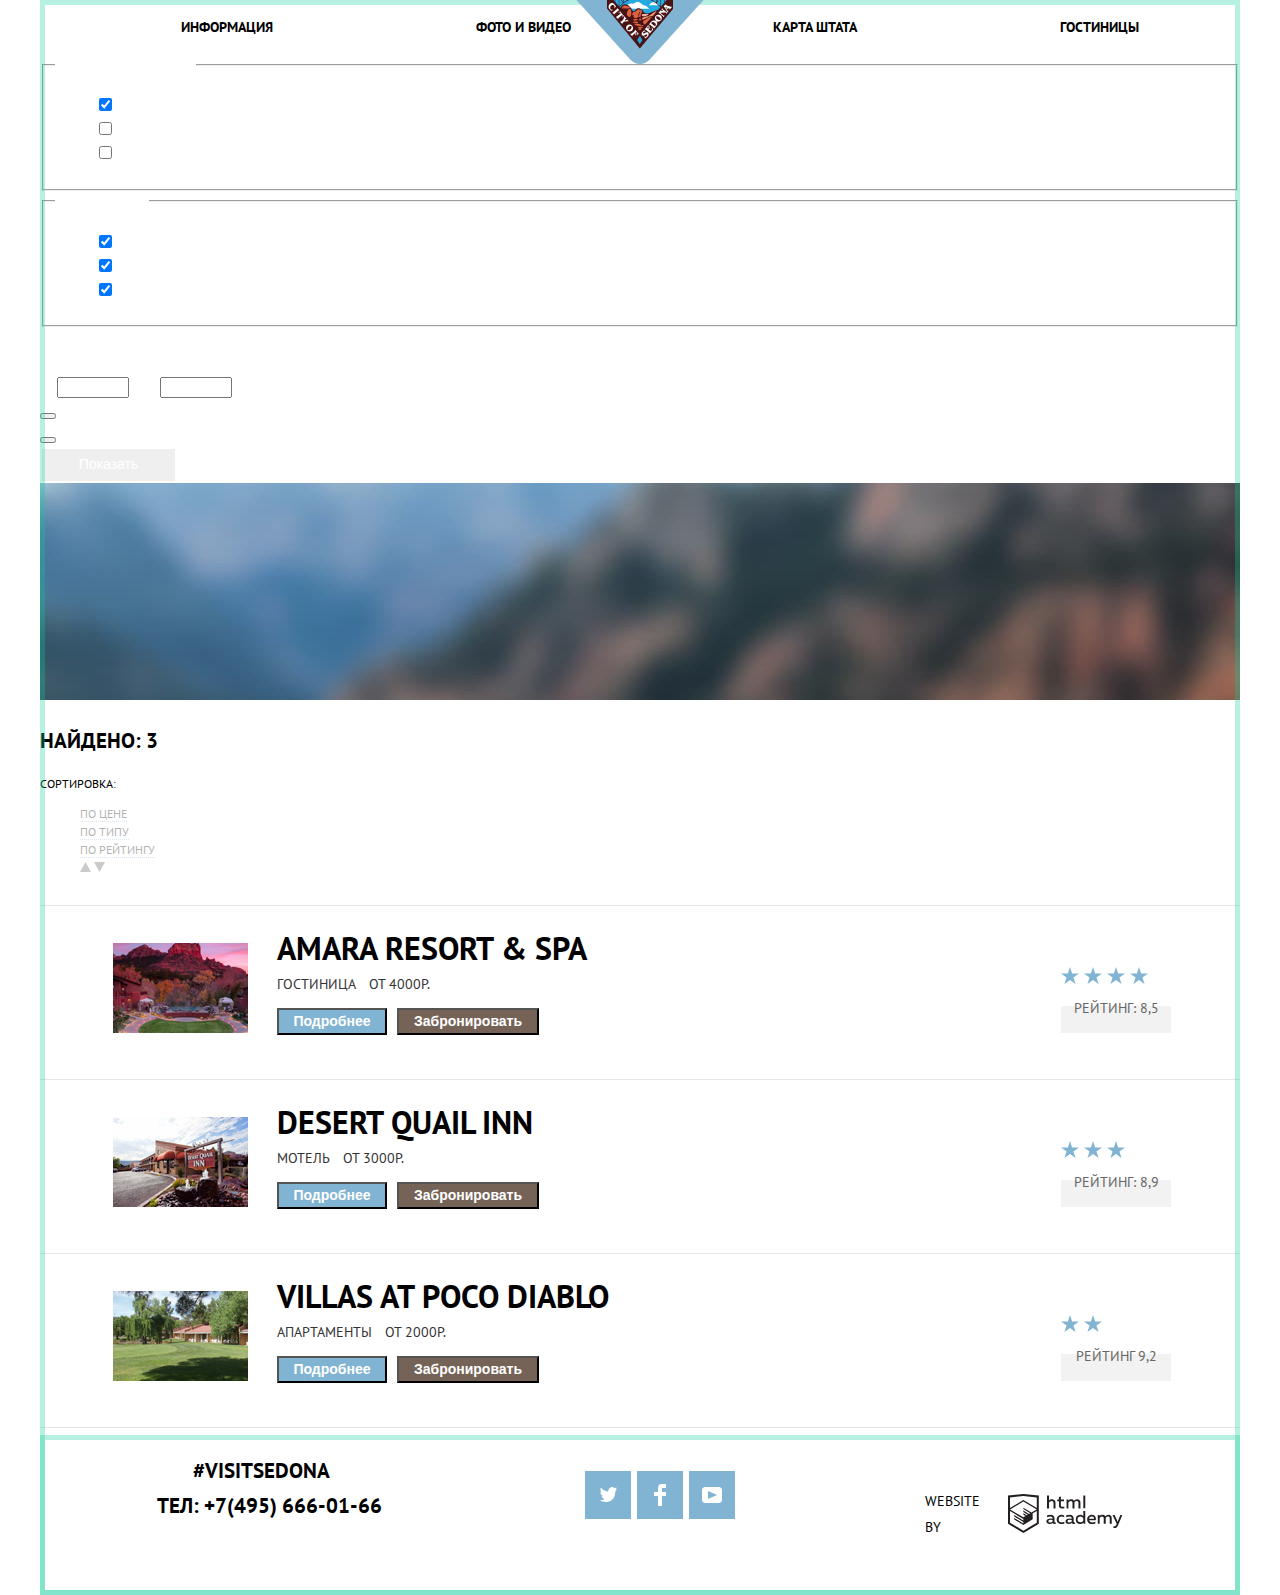
==== hotels.html @ 636f58a9 "Начинаем сетки размечать" ====
<!DOCTYPE html>
<html class="page" lang="ru">
  <head>
    <meta charset="utf-8">
    <title>HTML Academy: Седона</title>
    <link rel="stylesheet" href="https://fonts.googleapis.com/css2?family=PT+Sans:wght@400;700&display=swap" rel="stylesheet">
    <link href="normalize.css" rel="stylesheet">
    <link href="css/style.css" rel="stylesheet">
  </head>
  <body class="page-body">
    <div class="wrapper">
      <header class="main-header">
        <nav class="main-navigation">
          <a class="main-header-logo">
            <img src="img/logo-sedona.svg" width="138" height="70" alt="Логотип отеля">
          </a>
          <ul class="site-navigation">
            <li><a class="menu" href="info.html">Информация</a></li>
            <li><a class="menu" href="content.html">Фото и видео</a></li>
            <li><a class="menu" href="stateMap.html">Карта штата</a></li>
            <li><a class="menu" href="hotels.html">Гостиницы</a></li>
          </ul>
        </nav>    
      </header> 
  <main>
    <!--Search bar form-->
    <section>
      <form action="https://echo.htmlacademy.ru" method="get">
        <fieldset>
          <legend class="text-white-subtitle">Инфраструктура:</legend>
          <ul class="infrastructure">
            <li>
              <input class="checkmark" type="checkbox" id="pool" name="swimming-pool" checked>
              <label class="text-white" for="pool">Бассейн</label>
            </li>
            <li>
              <input class="checkmark" type="checkbox" id="parking" name="parking-lot">
              <label class="text-white" for="parking">Парковка</label>
            </li>
            <li>
              <input class="checkmark" type="checkbox" id="wi-fi" name="wi-fi-connection">
              <label class="text-white" for="wi-fi">WI-FI</label>
            </li> 
          </ul>
        </fieldset>
        <fieldset>
          <legend class="text-white-subtitle">Тип жилья:</legend>
          <ul class="infrastructure">
            <li>
              <input class="checkmark" type="checkbox" id="hotel" name="hotel-living" checked>
              <label class="text-white" for="hotel">Гостиница</label>
            </li>
            <li>
              <input class="checkmark" type="checkbox" id="motel" name="motel-living" checked>
              <label class="text-white" for="motel">Мотель</label>
            </li>
            <li>
              <input class="checkmark" type="checkbox" id="apartment" name="apartment-living" checked>
              <label class="text-white" for="apartment">Апартаменты</label>
            </li> 
          </ul>
        </fieldset>
        <div class="range">
        <h2 class="text-white-subtitle">Стоимость в сутки(Р):</h2>
          <div class="controls">
            <label class="text-white min-price">От<input type="number" name="min-price" min="0" max="3000">0</label>
            <label class="text-white max-price">До<input type="number" name="max-price" min="0" max="3000">3000</label>
          </div>  
          <div class="scale min-value"><button type="button"></button></div>
          <div class="scale max-value"><button type="button"></button></div>
        <button class="show-button" type="submit">Показать</button> 
        </div>
      </form>
    </section>  
      <img src="img/background.jpg" width="1200" height="217" alt="Фон формы">
      <!-- Result bar -->
      <section>
        <p class="sedona-text-item">
          Найдено: 3<!-- Output result form -->
        </p>
        <p class="sort">
          Сортировка: 
        </p>
        <ul class="sort sort-items">
          <li>
            <a class="option sort-price" href=index.html">по цене</a>
          </li>
          <li>
            <a class="option sort-type" href="type.html">по типу</a>
          </li>
          <li>
            <a class="option sort-rating" href="rating.html">по рейтингу</a>
          </li>
          <!-- Интерактивные стрелочки вниз вверх -->
          <li>
            <a class="narrow" href="https://up.com"><svg xmlns="http://www.w3.org/2000/svg" width="11" height="10" viewBox="0 0 11 10"><path fill="#231F20" d="M5.5 0L0 10h11z"/></svg></a>
            <a class="narrow" href="https://down.com"><svg xmlns="http://www.w3.org/2000/svg" width="11" height="10" viewBox="0 0 11 10"><path fill="#231F20" d="M5.5 10L0 0h11"/></svg></a> 
          </li>
        </ul> 
      </section>
      <!--List of hotels-->
      <svg width="1200" height="1" viewBox="0 0 1200 1" fill="none" xmlns="http://www.w3.org/2000/svg">
        <rect width="1200" height="1" fill="#E5E5E5"/>
        </svg>
      <section>
        <ul class="hotel-list">
          <!--Hotel-1-->
          <li class="hotels-main">
          <div class="hotel-image">
            <img class="housing" src="img/amara.jpg" width="135" height="90" alt="фото отеля">
          </div>
          <div class="hotel-description">  
            <a class="hotel-name" href="#"><h2 class="opacity">Amara resort & spa</h2></a>
            <p class="hotel accommodation">Гостиница</p>
            <p class="hotel price">от 4000р.</p><br>
            <button class="mark more-info" type="button">Подробнее</button>
            <button class="mark book" type="button">Забронировать</button>
          </div>  
          <div class="rating">
            <p class="rating-number">Рейтинг: 8,5</p>  
          <div class="rating-star">  
            <img class="star-pic" src="img/star.svg" width="19" height="17" alt="Звезда рейтинга">
            <img class="star-pic" src="img/star.svg" width="19" height="17" alt="Звезда рейтинга">
            <img class="star-pic" src="img/star.svg" width="19" height="17" alt="Звезда рейтинга">
            <img class="star-pic" src="img/star.svg" width="19" height="17" alt="Звезда рейтинга">
          </div>
          </div>   
          </li>
          <svg width="1200" height="1" viewBox="0 0 1200 1" fill="none" xmlns="http://www.w3.org/2000/svg">
            <rect width="1200" height="1" fill="#E5E5E5"/>
            </svg>
          <!--Hotel-2-->
          <li class="hotels-main">
          <div class="hotel-image">  
            <img class="housing" src="img/desert.jpg" width="135" height="90" alt="фото мотеля">
          </div>
          <div class="hotel-description"> 
            <a class="hotel-name" href="#"><h2 class="opacity">Desert Quail inn</h2></a>
            <p class="hotel accommodation">Мотель</p>
            <p class="hotel price">от 3000р.</p><br>
            <button class="mark more-info" type="button">Подробнее</button>
            <button class="mark book" type="button">Забронировать</button>
          </div>   
          <div class="rating">
            <p class="rating-number">Рейтинг: 8,9</p>  
          <div class="rating-star">  
            <img class="star-pic" src="img/star.svg" width="19" height="17" alt="Звезда рейтинга">
            <img class="star-pic" src="img/star.svg" width="19" height="17" alt="Звезда рейтинга">
            <img class="star-pic" src="img/star.svg" width="19" height="17" alt="Звезда рейтинга">
          </div>
          </div>   
          </li>
          <svg width="1200" height="1" viewBox="0 0 1200 1" fill="none" xmlns="http://www.w3.org/2000/svg">
            <rect width="1200" height="1" fill="#E5E5E5"/>
            </svg>
          <!--Hotel-3-->
          <li class="hotels-main">
          <div class="hotel-image"> 
            <img class="housing" src="img/villas.jpg" width="135" height="90" alt=" фото апартаментов">
          </div>
          <div class="hotel-description">   
            <a class="hotel-name" href="#"><h2 class="opacity">Villas at poco diablo</h2></a>
            <p class="hotel accommodation">Апартаменты</p>
            <p class="hotel price">от 2000р.</p><br>
            <button class="mark more-info" type="button">Подробнее</button>
            <button class="mark book" type="button">Забронировать</button>
          </div>  
          <div class="rating">
            <p class="rating-number">Рейтинг 9,2</p>
          <div class="rating-star">
            <img class="star-pic" src="img/star.svg" width="19" height="17" alt="Звезда рейтинга">
            <img class="star-pic" src="img/star.svg" width="19" height="17" alt="Звезда рейтинга">
          </div>
          </div>   
          </li>
        </ul>
      </section>
  </main>
  <svg width="1200" height="1" viewBox="0 0 1200 1" fill="none" xmlns="http://www.w3.org/2000/svg">
    <rect width="1200" height="1" fill="#E5E5E5"/>
    </svg>
  <footer class="page-footer">
    <!--Contact info-->
    <section>
      <p>
        <a class="contacts visit" href="#">#VISITSEDONA</a>
        <a class="contacts tel" href="tel:+7(495) 666-01-66">ТЕЛ: +7(495) 666-01-66</a>
      </p>
    </section>
    <!--Social network icons-->
    <section>
      <ul class="social-button">
        <li>
          <a class="social-items twitter" href="www.twitter.com">
            <img src="img/twitter.svg" width="17" height="17" alt="Иконка Twitter">
          </a>
        </li>
        <li>
          <a class="social-items facebook" href="www.facebook.com">
            <img src="img/fb-icon.svg" width="12" height="22" alt="Иконка Facebook">
          </a>
        </li>
        <li>
          <a class="social-items youtube" href="www.youtube.com">
            <img src="img/youtube.svg" width="20" height="16" alt="Иконка Youtube">
          </a>
        </li>
      </ul>
    </section>
    <!--Website creator info-->
    <section class="copyright">
      <a class="website" href="https://htmlacademy.ru/intensive/htmlcss">
        <p class="created">WEBSITE BY</p>
        <svg class="academy" width="115" height="41" id="Layer_1" data-name="Layer 1" xmlns="http://www.w3.org/2000/svg" viewBox="0 0 108.08 36.85"><title>logo-htmlacademy-small1</title><path d="M44.61,26.88a2,2,0,0,0,.55-0.1v1.33a3.25,3.25,0,0,1-1.18.21,1.67,1.67,0,0,1-1.67-1,4.84,4.84,0,0,1-3.14,1.08c-1.51,0-2.91-.83-2.91-2.55,0-2.13,2-2.79,3.71-2.79a11.08,11.08,0,0,1,2.17.25v-0.3c0-1-.76-1.77-2.19-1.77a7.42,7.42,0,0,0-3,.64v-1.7a10.21,10.21,0,0,1,3.19-.55c2.36,0,3.81,1.12,3.81,3.65v3a0.54,0.54,0,0,0,.49.59h0.17Zm-6.44-1.13A1.35,1.35,0,0,0,39.63,27h0.11a3.39,3.39,0,0,0,2.41-1V24.58a9.72,9.72,0,0,0-1.81-.21c-1,0-2.16.33-2.16,1.38h0Zm12.36-6.11a5,5,0,0,1,2.57.64V22a4.08,4.08,0,0,0-2.3-.7,2.75,2.75,0,1,0,0,5.49,5,5,0,0,0,2.43-.64v1.71a6.27,6.27,0,0,1-2.76.57A4.21,4.21,0,0,1,46,24.51q0-.21,0-0.41a4.32,4.32,0,0,1,4.18-4.46h0.38Zm12.17,7.24a2,2,0,0,0,.55-0.1v1.33a3.25,3.25,0,0,1-1.18.21,1.67,1.67,0,0,1-1.67-1,4.84,4.84,0,0,1-3.14,1.08c-1.51,0-2.91-.83-2.91-2.55,0-2.13,2-2.79,3.71-2.79a11.08,11.08,0,0,1,2.17.25v-0.3c0-1-.76-1.77-2.19-1.77a7.42,7.42,0,0,0-3,.64v-1.7a10.21,10.21,0,0,1,3.19-.55c2.36,0,3.81,1.12,3.81,3.65v3a0.54,0.54,0,0,0,.49.59h0.17Zm-6.44-1.13A1.35,1.35,0,0,0,57.73,27h0.11a3.39,3.39,0,0,0,2.41-1V24.58a9.72,9.72,0,0,0-1.81-.21c-1.06,0-2.16.33-2.16,1.38h0ZM73,16V28.2H71.35V26.88a3.88,3.88,0,0,1-3.19,1.54,4.4,4.4,0,0,1,0-8.78,3.81,3.81,0,0,1,3,1.3V16H73Zm-4.53,5.22a2.76,2.76,0,1,0,0,5.52A2.86,2.86,0,0,0,71.15,25V23A2.91,2.91,0,0,0,68.49,21.27ZM79,19.64c3.31,0,4.46,2.68,3.92,5.09H76.7c0.21,1.5,1.67,2.11,3.19,2.11a6.11,6.11,0,0,0,2.64-.59v1.6a7.14,7.14,0,0,1-3,.57C77,28.42,74.78,27,74.78,24a4.18,4.18,0,0,1,4-4.39H79Zm0.09,1.54a2.28,2.28,0,0,0-2.44,2.1v0.06H81.3A2,2,0,0,0,79.13,21.18Zm5.73,7V19.87h1.65v1a3.81,3.81,0,0,1,2.78-1.27A2.86,2.86,0,0,1,91.89,21a4.12,4.12,0,0,1,2.91-1.33A3.06,3.06,0,0,1,98,23V28.2h-1.9V23.05a1.59,1.59,0,0,0-1.42-1.75H94.42a2.8,2.8,0,0,0-2.07,1.12V28.2h-1.9V23.05A1.59,1.59,0,0,0,89,21.31H88.8a3,3,0,0,0-2.21,1.29v5.63H84.86Zm21.31-8.33h1.9l-3.91,9.46c-0.9,2.17-2.09,2.86-3.35,2.86a4.76,4.76,0,0,1-1.1-.14V30.46a2.86,2.86,0,0,0,.85.12c0.9,0,1.58-.64,2.07-1.9l0.17-.42-4-8.4h2l2.86,6.29ZM38.73,1.46V6.22a3.81,3.81,0,0,1,2.7-1.14,3.25,3.25,0,0,1,3.44,3.4v5.15H43V8.72a1.81,1.81,0,0,0-1.61-2h-0.3a2.93,2.93,0,0,0-2.32,1.39v5.52h-1.9V1.46h1.9ZM49.94,2.31v3h3V6.91h-3v3.81c0,1.1.5,1.46,1.58,1.46a4.49,4.49,0,0,0,1.69-.33v1.6A6.8,6.8,0,0,1,51,13.8a2.55,2.55,0,0,1-2.86-2.74V6.89H46.58V5.26h1.5V2.74Zm5.4,11.31V5.28H57v1A3.81,3.81,0,0,1,59.77,5a2.86,2.86,0,0,1,2.6,1.33A4.12,4.12,0,0,1,65.28,5,3.06,3.06,0,0,1,68.44,8.4v5.21h-1.9V8.46a1.59,1.59,0,0,0-1.42-1.75H64.89a2.8,2.8,0,0,0-2.07,1.12v5.78h-1.9V8.46A1.59,1.59,0,0,0,59.5,6.71H59.27A3,3,0,0,0,57.06,8v5.63H55.34ZM71.17,1.45H73V13.6H71.17V1.45ZM14.71,0H14.55L0,1.54V28.21l14.55,8.66,14.55-8.66V1.54Zm12.5,27.1L14.55,34.64,1.9,27.12V16.18l12.59,7.5V25L5.86,19.9v1.31l8.68,5.21v1.39L5.87,22.65V24l8.68,5.21,8.75-5.24V18.31L27.2,16V27.12Zm0-12.53-3.48,2-1.6,1L14.51,13v1.31L21,18.23H21l-0.14.09-1,.54-5.37-3.2V17l4.24,2.52-1,.67-3.2-1.9v1.31l2.1,1.24L14.5,22.1,2,14.65,14.51,7.11Zm0-1.32L14.49,5.76,1.91,13.25v-10L14.56,1.92,27.21,3.25v10h0Z" transform="translate(0 -0.02)" fill="#231f20"/></svg>
      </a>
  </section>
  </footer>
  </div>       
  </body>
</html>
---- css/style.css ----
/* Variables */
:root {
  --basic-black: #000000;
  --basic-white: #ffffff;
  --blue: #81B3D2;
  --medium-blue: #669EC0;
  --dark-blue: #5496BD;
  --silver: #EEEEEE;
  --dark-silver: #B3B3B3;
  --brown: #766357;
  --dark-gray: #231F20;
  --dark-white: #F2F2F2;
  --light-black: #333333;
  --basic-gray: #666666;
  --text-blue: #639FC3;
  --hover-brown: #604E43;
  --active-brown: #503E33;
  --brown-text: #A9A19B;
  --metalic: #BDBBBC;
  --narrow-silver: #CACACA;
  --checkbox-gray: #6a6a6a;
}

body {
  min-width: 1200px;
  margin: 0;
  padding: 0;
  font-family: "PT Sans", Arial, sans-serif;
  font-size: 14px;
  line-height: 24px;
  font-weight: 400;
  text-transform: uppercase;
  color: var(--basic-black);
  background-color: var(--basic-white);
}

a {
  text-decoration: none;
}
  
img {
    max-width: 100%;
    height: auto;
}

/* Form */
.form {
  display: none;
}

/* Main navigation */
.site-navigation {
  font-weight: 700;
  font-size: 14px;
  line-height: 26px;
  color: var(--basic-black);
  display: flex;
  justify-content: center;
  align-items: center;
}

/* Main navigation style link */

.site-navigation {
  list-style: none;
}

.menu:link {
  color: var(--basic-black);
}

.menu:hover {
  color: var(--blue);
}

.menu:visited {
  color: var(--dark-silver);
}

.menu:active {
  color: var(--brown);
}

/* Content */

.sedona-text-item {
  font-weight: 700;
  font-size: 21px;
  line-height: 26px;
  color: var(--basic-black);
  width: 480px;
}

.reasons-text-item {
  font-size: 14px;
  line-height: 26px;
  color: var(--light-black);
  width: 519px;
}

.interested-text-item {
  font-weight: 700;
  font-size: 30px;
  line-height: 24px;
  color: var(--light-black);
}

.travel-date-text-item {
  font-size: 14px;
  line-height: 24px;
  color: var(--light-black);
  text-align: center;
}

.icons {
  list-style: none; 
}

.gray-background {
  background-color: var(--silver);
}
.city {
  background-color: var(--blue);
}

.subtitle-white {
  font-weight: 700;
  font-size: 21px;
  line-height: 21px;
  color: var(--basic-white); 
}

.text-white {
  font-size: 14px;
  line-height: 21px;
  color: var(--basic-white);
}

.text-white-subtitle {
  font-weight: 700;
  font-size: 16px;
  line-height: 21px;
  color: var(--basic-white);
}

.subtitle-black {
  font-weight: 700;
  font-size: 21px;
  line-height: 21px;
  color: var(--basic-black); 
}

.text-black {
  font-size: 14px;
  line-height: 21px;
  color: var(--basic-black);
}

.sort {
  font-size: 12px;
  line-height: 18px;
  color: var(--basic-black);
}

/* Feature */

.feature-item {
  text-align: center;
}

/* Footer */

.contacts {
  font-weight: 700;
  font-size: 21px;
  line-height: 26px;
  color: var(--basic-black);
}

/* Social button */

.social-button {
  text-align: center;
}

.social-button {
  list-style: none;
}

.sort-items {
  list-style: none; 
}

.social-items:link {
  background-color: var(--blue);
}
.social-items:hover {
  background-color: var(--medium-blue);
}
.social-items:active {
  background-color: var(--dark-blue);
}

.website {
  font-size: 14px;
  line-height: 26px;
  color: var(--basic-black);
}

.academy:link path {
  fill: var(--dark-gray);
}

.academy:hover path {
  fill: var(--blue);
}

.academy:active path {
  fill: var(--metalic);
}

/* Hotel.html */
.hotel-list {
  list-style: none;
  padding: 0;
  margin: 0;
}

.infrastructure {
  list-style: none;
}

.hotel-name {
  font-weight: 700;
  font-size: 21px;
  line-height: 26px;
  color: var(--basic-black);
}

.hotel {
  display: inline;
  font-size: 14px;
  line-height: 21px;
  color: var(--light-black);
}

.option:link {
  color: var(--basic-black);
  opacity: 0.3;
  border-bottom: 1px dotted;
  border-color: var(--blue);
}

.option:hover {
  color: var(--blue);
  opacity: 1;
  border-bottom: 1px dotted;
  border-color: var(--blue);
}

.option:active {
  color: var(--basic-black);
  border: none;
}
.option:visited {
  color: var(--blue);
  border: none;
}

.hotel-name:link {
  color: var(--basic-black);
}

.hotel-name:hover {
  color: var(--blue);
}

.hotel-name:active .opacity {
  color: var(--basic-black);
  opacity: 0.3;
}

/* up & down Narrows */

.narrow:link path {
  fill: var(--narrow-silver);
}

.narrow:hover path {
  fill: var(--basic-black);
}

.narrow:active path {
  fill: var(--blue);
}

.narrow:visited path {
  fill: var(--blue);
}

/* Buttons */
.more-info {
  width: 110px;
  min-height: 27px;
  color: var(--basic-white);
  background-color: var(--blue);
}

.show-button {
  font-size: 14px;
  line-height: 21px;
  width: 137px;
  min-height: 36px;
  color: var(--basic-white);
  border: 2px solid;
  border-color: var(--basic-white);
  border-radius: 2px;
}

.show-button:hover {
  color: var(--basic-black);
  background-color: var(--basic-white);
}

/* Checkbox */

.book {
  min-width: 142px;
  height: 27px;
  color: var(--basic-white);
  background-color: var(--brown);
  margin-left: 6px;
  margin-right: 522px;
}

.mark {
  width: 110px;
  height: 27px;
  font-weight: 700;
  font-size: 14px;
  line-height: 21px;
  color: var(--basic-white);
}  

.more-info:hover {
  background-color: var(--medium-blue);
}

.more-info:active {
  background-color: var(--dark-blue);
  color: var(--text-blue);
}

.book:hover {
  background-color: var(--hover-brown) ;
}

.book:active {
  background-color: var(--active-brown) ;
  color: var(--brown-text);
}

/* Rating */
.rating {
  display: flex;
  flex-direction: column-reverse;
  align-items: center;
  margin-top: 93px;
  margin-bottom: 30px;
  font-size: 14px;
  line-height: 21px;
  color: var(--basic-gray);
  width: 110px;
  height: 27px;
  background-color: var(--dark-white);
}

/* Wrapper */
.wrapper {
  margin: 0 auto;
  margin-left: 40px;
  margin-right: 40px;
  width: 1200px;
  outline: 5px solid rgba(10, 206, 157, 0.3);
  outline-offset: -5px; 
}

/* Grid */

.page {
  height: 100%;
}

.page-body {
  min-height: 100%;
  max-width: 1200px;
  display: grid;
  grid-template-rows: min-content 1fr min-content;
  align-content: start;
}

/* LOGO */

.main-navigation {
  position: relative;
}

.main-header-logo {
  display: inline-block;
  margin-left: 531px;
  position: absolute;
  top: -20px; 
  z-index: 1;
}

/* Main navigation */

.site-navigation {
  display: flex;
  flex-direction: row;
  justify-content: space-around;
}

.main-poster {
  position: relative;
  width: 100%;
}

.welcome-text {
  position: absolute;
  top: 77px;
  left: 371px;
}

.shape {
  position: absolute;
  top: 453px;
  margin-left: -1200px;
}

.wonderful-sedona {
  margin-top: 42px;
  padding-bottom: 33px;
  margin-left: 365px;
  margin-right: 365px;
  outline: 5px solid rgba(10, 206, 157, 0.3);
  outline-offset: -5px; 
}

.wonderful-reasons {
  margin-top: 16px;
  margin-left: 340px;
  margin-right: 341px;
}

.interested {
  width: 435px;
  min-height: 155px;
  margin-top: 58px;
  margin-left: 383px;
  margin-right: 382px;

}

/* Footer */
.page-footer {
  display: flex;
  flex-direction: row;
  outline: 5px solid rgba(10, 206, 157, 0.3);
  outline-offset: -5px; 
}

.visit {
  display: flex;
  flex-direction: column;
  margin-top: 23px;
  margin-left: 153px;
}

.tel {
  display: flex;
  flex-direction: column;
  margin-top: 9px;
  margin-left: 117px;
  margin-bottom: 36px; 
}

/* Social button */

.social-button {
  display: grid;
  grid-template-columns: 46px 46px 46px;
  grid-column-gap: 6px;
  margin-top: 36px;
  margin-left: 163px;
  justify-content: center;
}

.twitter {
  width: 46px;
  height: 48px;
  display: flex;
  justify-content: center;
  align-items: center;
  background-color: var(--blue);
}

.facebook {
  width: 46px;
  height: 48px;
  display: flex;
  justify-content: center;
  align-items: center;
  background-color: var(--blue);
}

.youtube {
  width: 46px;
  height: 48px;
  display: flex;
  justify-content: center;
  align-items: center;
  background-color: var(--blue);
}

.copyright {
  margin: 0;
  padding: 0;
  width: 197px;
  margin-left: 190px;
  margin-top: 39px;
  margin-bottom: 41px;
}

.copyright .website {
  display: flex;
  align-items: center;
  padding: 0px;
  margin: 0px;
}

.academy {
  margin-left: 8px;
}

/* Hotels */

.housing {
  margin-left: 73px;
  margin-top: 30px;
}

.hotels-main {
  display: flex;
  flex-direction: row;
  justify-content: flex-start;
}

.opacity {
  margin-top: 23px;
  margin-bottom: 7px;
}

.price {
  margin-left: 9px;
}

.hotel-description {
  margin-left: 29px;
}

.more-info {
  margin-top: 12px;
}

.rating-star {
  display: flex;
  flex-direction: row;
  justify-content: flex-start;
  margin-right: 72px;
}

.star-pic {
  margin-right: 5px;
  margin-top: 29px;
}
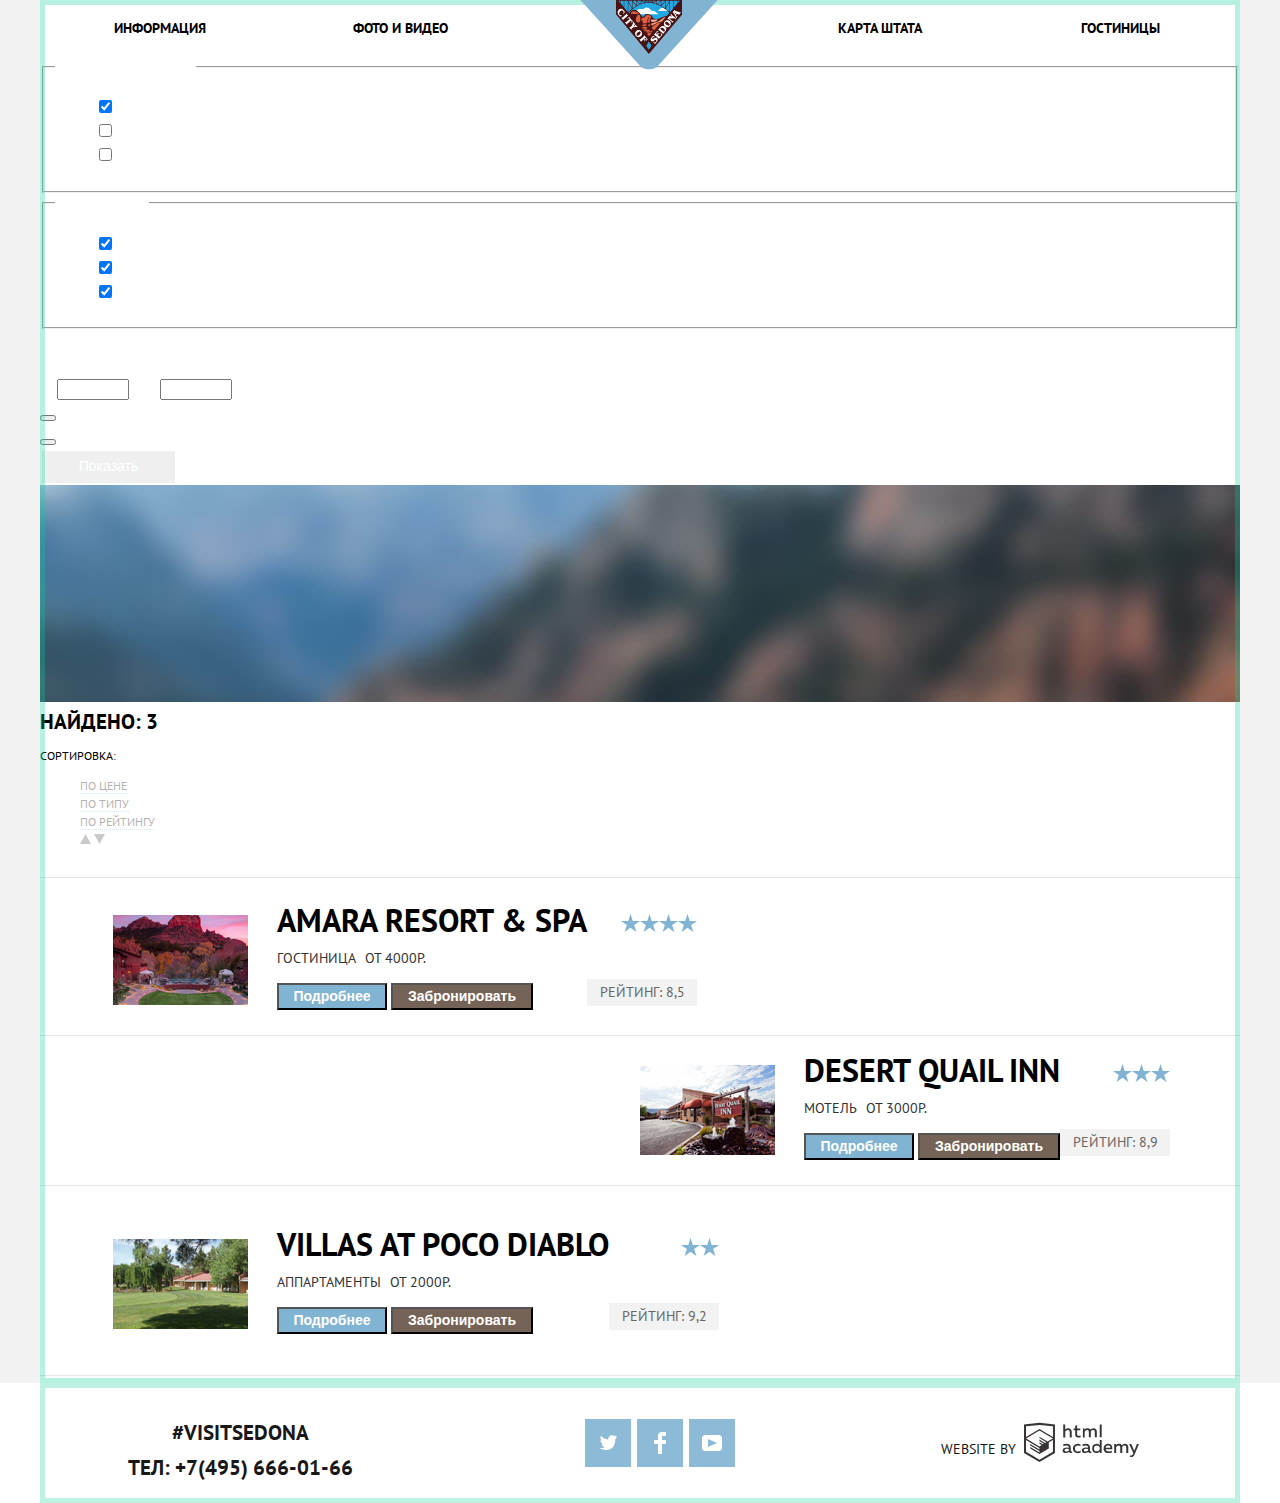
==== commit dfbf3ab3: "Никак не закончим строить сетки" ====
--- a/hotels.html
+++ b/hotels.html
@@ -106,75 +106,77 @@
         <ul class="hotel-list">
           <!--Hotel-1-->
           <li class="hotels-main">
-          <div class="hotel-image">
             <img class="housing" src="img/amara.jpg" width="135" height="90" alt="фото отеля">
-          </div>
           <div class="hotel-description">  
-            <a class="hotel-name" href="#"><h2 class="opacity">Amara resort & spa</h2></a>
+            <a class="hotel-name" href="#"><h2 class="hotel-text">Amara resort & spa</h2></a>
+            <div class="hotel">
             <p class="hotel accommodation">Гостиница</p>
-            <p class="hotel price">от 4000р.</p><br>
+            <p class="hotel price">от 4000р.</p>
+            </div>
             <button class="mark more-info" type="button">Подробнее</button>
             <button class="mark book" type="button">Забронировать</button>
-          </div>  
-          <div class="rating">
-            <p class="rating-number">Рейтинг: 8,5</p>  
-          <div class="rating-star">  
-            <img class="star-pic" src="img/star.svg" width="19" height="17" alt="Звезда рейтинга">
-            <img class="star-pic" src="img/star.svg" width="19" height="17" alt="Звезда рейтинга">
-            <img class="star-pic" src="img/star.svg" width="19" height="17" alt="Звезда рейтинга">
-            <img class="star-pic" src="img/star.svg" width="19" height="17" alt="Звезда рейтинга">
-          </div>
-          </div>   
-          </li>
-          <svg width="1200" height="1" viewBox="0 0 1200 1" fill="none" xmlns="http://www.w3.org/2000/svg">
+          </div>
+          <div class="rating">   
+            <div class="rating-star">  
+              <img class="star-pic" src="img/star.svg" width="19" height="17" alt="Звезда рейтинга">
+              <img class="star-pic" src="img/star.svg" width="19" height="17" alt="Звезда рейтинга">
+              <img class="star-pic" src="img/star.svg" width="19" height="17" alt="Звезда рейтинга">
+              <img class="star-pic" src="img/star.svg" width="19" height="17" alt="Звезда рейтинга">
+            </div> 
+            <p class="rating-number">Рейтинг: 8,5</p> 
+          </div>
+          </li>
+          <br>
+          <svg class="stick" width="1200" height="1" viewBox="0 0 1200 1" fill="none" xmlns="http://www.w3.org/2000/svg">
             <rect width="1200" height="1" fill="#E5E5E5"/>
-            </svg>
-          <!--Hotel-2-->
+            </svg>   
+          <!-- Hotel-2 -->
           <li class="hotels-main">
-          <div class="hotel-image">  
             <img class="housing" src="img/desert.jpg" width="135" height="90" alt="фото мотеля">
-          </div>
-          <div class="hotel-description"> 
-            <a class="hotel-name" href="#"><h2 class="opacity">Desert Quail inn</h2></a>
+          <div class="hotel-description">  
+            <a class="hotel-name" href="#"><h2 class="hotel-text">Desert Quail inn</h2></a>
+            <div class="hotel">
             <p class="hotel accommodation">Мотель</p>
-            <p class="hotel price">от 3000р.</p><br>
+            <p class="hotel price">от 3000р.</p>
+            </div>
             <button class="mark more-info" type="button">Подробнее</button>
             <button class="mark book" type="button">Забронировать</button>
-          </div>   
-          <div class="rating">
-            <p class="rating-number">Рейтинг: 8,9</p>  
-          <div class="rating-star">  
-            <img class="star-pic" src="img/star.svg" width="19" height="17" alt="Звезда рейтинга">
-            <img class="star-pic" src="img/star.svg" width="19" height="17" alt="Звезда рейтинга">
-            <img class="star-pic" src="img/star.svg" width="19" height="17" alt="Звезда рейтинга">
-          </div>
-          </div>   
-          </li>
-          <svg width="1200" height="1" viewBox="0 0 1200 1" fill="none" xmlns="http://www.w3.org/2000/svg">
+          </div>
+          <div class="rating">   
+            <div class="rating-star">  
+              <img class="star-pic" src="img/star.svg" width="19" height="17" alt="Звезда рейтинга">
+              <img class="star-pic" src="img/star.svg" width="19" height="17" alt="Звезда рейтинга">
+              <img class="star-pic" src="img/star.svg" width="19" height="17" alt="Звезда рейтинга">
+            </div> 
+            <p class="rating-number">Рейтинг: 8,9</p> 
+          </div>
+          </li>
+          <br>
+          <svg class="stick1" width="1200" height="1" viewBox="0 0 1200 1" fill="none" xmlns="http://www.w3.org/2000/svg">
             <rect width="1200" height="1" fill="#E5E5E5"/>
-            </svg>
+            </svg>  
           <!--Hotel-3-->
           <li class="hotels-main">
-          <div class="hotel-image"> 
-            <img class="housing" src="img/villas.jpg" width="135" height="90" alt=" фото апартаментов">
-          </div>
-          <div class="hotel-description">   
-            <a class="hotel-name" href="#"><h2 class="opacity">Villas at poco diablo</h2></a>
-            <p class="hotel accommodation">Апартаменты</p>
-            <p class="hotel price">от 2000р.</p><br>
+            <img class="housing" src="img/villas.jpg" width="135" height="90" alt="фото аппартаментов">
+          <div class="hotel-description">  
+            <a class="hotel-name" href="#"><h2 class="hotel-text">Villas at poco diablo</h2></a>
+            <div class="hotel">
+            <p class="hotel accommodation">Аппартаменты</p>
+            <p class="hotel price">от 2000р.</p>
+            </div>
             <button class="mark more-info" type="button">Подробнее</button>
             <button class="mark book" type="button">Забронировать</button>
-          </div>  
-          <div class="rating">
-            <p class="rating-number">Рейтинг 9,2</p>
-          <div class="rating-star">
-            <img class="star-pic" src="img/star.svg" width="19" height="17" alt="Звезда рейтинга">
-            <img class="star-pic" src="img/star.svg" width="19" height="17" alt="Звезда рейтинга">
-          </div>
-          </div>   
+          </div>
+          <div class="rating">   
+            <div class="rating-star">  
+              <img class="star-pic" src="img/star.svg" width="19" height="17" alt="Звезда рейтинга">
+              <img class="star-pic" src="img/star.svg" width="19" height="17" alt="Звезда рейтинга">
+            </div> 
+            <p class="rating-number">Рейтинг: 9,2</p> 
+          </div>
           </li>
         </ul>
-      </section>
+      </section> 
   </main>
   <svg width="1200" height="1" viewBox="0 0 1200 1" fill="none" xmlns="http://www.w3.org/2000/svg">
     <rect width="1200" height="1" fill="#E5E5E5"/>
--- a/css/style.css
+++ b/css/style.css
@@ -23,7 +23,7 @@
 
 body {
   min-width: 1200px;
-  margin: 0;
+  margin: 0 auto;
   padding: 0;
   font-family: "PT Sans", Arial, sans-serif;
   font-size: 14px;
@@ -57,6 +57,11 @@
   display: flex;
   justify-content: center;
   align-items: center;
+  list-style: none;
+  width: 100%;
+  padding-left: 0;
+  margin-top: 15px;
+  margin-bottom: 15px;
 }
 
 /* Main navigation style link */
@@ -88,14 +93,16 @@
   font-size: 21px;
   line-height: 26px;
   color: var(--basic-black);
-  width: 480px;
+  margin: 0;
+  padding: 0;
 }
 
 .reasons-text-item {
   font-size: 14px;
   line-height: 26px;
   color: var(--light-black);
-  width: 519px;
+  margin: 0;
+  padding: 0;
 }
 
 .interested-text-item {
@@ -108,12 +115,107 @@
 .travel-date-text-item {
   font-size: 14px;
   line-height: 24px;
+  margin: 0;
   color: var(--light-black);
   text-align: center;
 }
 
 .icons {
-  list-style: none; 
+  list-style: none;
+  display: grid;
+  grid-template-columns: 1fr 1fr 1fr;
+  margin: 0px;
+  padding: 0px; 
+}
+
+/* House item with description */
+
+.house-icon {
+  display: flex;
+  padding-top: 60px;
+  margin: 0 auto;
+}
+
+.house-text {
+  padding-top: 28px;
+  text-align: center;
+  margin: 0;
+}
+
+.house-description-text {
+  max-width: 254px;
+  padding-top: 25px;
+  text-align: center;
+  margin: 0 auto;
+}
+
+/* Burger item with description */
+
+.burger-icon {
+  display: flex;
+  padding-top: 61px;
+  margin: 0 auto;
+}
+
+.burger-text {
+  padding-top: 29px;
+  text-align: center;
+  margin: 0;
+}
+
+.burger-description {
+  max-width: 297px;
+  padding-top: 25px;
+  text-align: center;
+  margin: 0 auto;
+}
+
+/* Gift item with description */
+
+.gift-icon {
+  display: flex;
+  padding-top: 56px;
+  margin: 0 auto;
+}
+
+.gift-text {
+  padding-top: 28px;
+  text-align: center;
+  margin: 0;
+}
+
+.gift-description {
+  max-width: 270px;
+  padding-top: 25px;
+  text-align: center;
+  margin: 0 auto;
+}
+
+/* Small square with description */
+
+.small-square {
+  max-width: 119px;
+  padding-top: 47px;
+  margin: 0 auto;
+  text-align: center;
+}
+
+.small-square-description {
+  max-width: 250px;
+  padding-top: 23px;
+  text-align: center;
+  margin: 0 auto;
+}
+
+.sedona-not-boring {
+  max-width: 265px;
+  padding-top: 23px;
+  text-align: center;
+  margin: 0 auto;
+}
+
+.gray-line-features {
+  min-height: 256px;
 }
 
 .gray-background {
@@ -121,13 +223,14 @@
 }
 .city {
   background-color: var(--blue);
+  text-align: center;
 }
 
 .subtitle-white {
   font-weight: 700;
   font-size: 21px;
   line-height: 21px;
-  color: var(--basic-white); 
+  color: var(--basic-white);
 }
 
 .text-white {
@@ -180,11 +283,8 @@
 /* Social button */
 
 .social-button {
-  text-align: center;
-}
-
-.social-button {
   list-style: none;
+  text-align: center;
 }
 
 .sort-items {
@@ -202,6 +302,8 @@
 }
 
 .website {
+  display: flex;
+  flex-direction: row;
   font-size: 14px;
   line-height: 26px;
   color: var(--basic-black);
@@ -217,31 +319,6 @@
 
 .academy:active path {
   fill: var(--metalic);
-}
-
-/* Hotel.html */
-.hotel-list {
-  list-style: none;
-  padding: 0;
-  margin: 0;
-}
-
-.infrastructure {
-  list-style: none;
-}
-
-.hotel-name {
-  font-weight: 700;
-  font-size: 21px;
-  line-height: 26px;
-  color: var(--basic-black);
-}
-
-.hotel {
-  display: inline;
-  font-size: 14px;
-  line-height: 21px;
-  color: var(--light-black);
 }
 
 .option:link {
@@ -275,7 +352,7 @@
   color: var(--blue);
 }
 
-.hotel-name:active .opacity {
+.hotel-name:active .hotel-text {
   color: var(--basic-black);
   opacity: 0.3;
 }
@@ -326,15 +403,14 @@
 
 .book {
   min-width: 142px;
-  height: 27px;
   color: var(--basic-white);
   background-color: var(--brown);
   margin-left: 6px;
-  margin-right: 522px;
 }
 
 .mark {
-  width: 110px;
+  padding: 0;
+  margin: 0;
   height: 27px;
   font-weight: 700;
   font-size: 14px;
@@ -360,26 +436,10 @@
   color: var(--brown-text);
 }
 
-/* Rating */
-.rating {
-  display: flex;
-  flex-direction: column-reverse;
-  align-items: center;
-  margin-top: 93px;
-  margin-bottom: 30px;
-  font-size: 14px;
-  line-height: 21px;
-  color: var(--basic-gray);
-  width: 110px;
-  height: 27px;
-  background-color: var(--dark-white);
-}
-
 /* Wrapper */
 .wrapper {
   margin: 0 auto;
-  margin-left: 40px;
-  margin-right: 40px;
+  background-color: white;
   width: 1200px;
   outline: 5px solid rgba(10, 206, 157, 0.3);
   outline-offset: -5px; 
@@ -389,14 +449,16 @@
 
 .page {
   height: 100%;
+  background-color: var(--basic-white);
 }
 
 .page-body {
   min-height: 100%;
-  max-width: 1200px;
+  width: 1280px;
   display: grid;
   grid-template-rows: min-content 1fr min-content;
   align-content: start;
+  background-color: var(--dark-white);
 }
 
 /* LOGO */
@@ -407,82 +469,124 @@
 
 .main-header-logo {
   display: inline-block;
-  margin-left: 531px;
   position: absolute;
-  top: -20px; 
+  top: 0; 
+  left: 45%;
+  transform: translateX(-50%);
+  transform: translateY(-20%);
   z-index: 1;
 }
 
 /* Main navigation */
-
-.site-navigation {
-  display: flex;
-  flex-direction: row;
-  justify-content: space-around;
+.site-navigation li {
+  width: 20%;
+  text-align: center;
+  box-sizing: border-box;
+}
+
+.site-navigation li:nth-child(4n+2) {
+  margin-right: 20%;
 }
 
 .main-poster {
   position: relative;
   width: 100%;
-}
-
-.welcome-text {
-  position: absolute;
-  top: 77px;
-  left: 371px;
-}
-
-.shape {
-  position: absolute;
-  top: 453px;
-  margin-left: -1200px;
+  background-image: url(../img/Shape.svg);
+  background-color: red;
 }
 
 .wonderful-sedona {
-  margin-top: 42px;
-  padding-bottom: 33px;
-  margin-left: 365px;
-  margin-right: 365px;
+  padding-top: 42px;
+  margin-bottom: 33px;
+  margin: 0 auto;
+  max-width: 519px;
   outline: 5px solid rgba(10, 206, 157, 0.3);
   outline-offset: -5px; 
 }
 
-.wonderful-reasons {
-  margin-top: 16px;
-  margin-left: 340px;
-  margin-right: 341px;
+.real-town {
+  display: grid;
+  grid-template-columns: auto 800px;
+  margin-top: 51px;
+}
+
+.true-city {
+  max-width: 149px;
+  padding-top: 47px;
+  margin: 0 auto;
+}
+
+.numero {
+  max-width: 51px;
+  padding-top: 25px;
+  margin: 0 auto;
+}
+
+.live-goes-on {
+  max-width: 301px;
+  padding-top: 23px;
+  margin: 0 auto;
+}
+
+.bridge-text {
+  max-width: 149px;
+  padding-top: 50px;
+  margin: 0 auto;
+}
+
+.devil-bridge {
+  margin-top: 81px;
+  display: grid;
+  grid-template-columns: 800px auto;
 }
 
 .interested {
   width: 435px;
-  min-height: 155px;
-  margin-top: 58px;
-  margin-left: 383px;
-  margin-right: 382px;
-
-}
-
-/* Footer */
-.page-footer {
-  display: flex;
-  flex-direction: row;
+  padding-top: 58px;
+  margin: 0 auto;
   outline: 5px solid rgba(10, 206, 157, 0.3);
   outline-offset: -5px; 
 }
 
+/* Map picture */
+
+.map {
+  position: relative;
+}
+
+.map-picture {
+  margin-top: 137px;
+  position: relative;
+}
+
+/* Footer */
+
+.page-footer {
+  display: grid;
+  grid-template-columns: 1fr 1fr 1fr;
+  position: absolute;
+  background-color: var(--basic-white);
+  opacity: 0.9;
+  width: 1200px;
+  height: 120px;
+  /* top: 2695px; */
+  outline: 5px solid rgba(10, 206, 157, 0.3);
+  outline-offset: -5px; 
+}
+
 .visit {
   display: flex;
   flex-direction: column;
-  margin-top: 23px;
-  margin-left: 153px;
+  align-items: center;
+  padding-top: 23px;
+  margin: 0 auto;
 }
 
 .tel {
   display: flex;
   flex-direction: column;
-  margin-top: 9px;
-  margin-left: 117px;
-  margin-bottom: 36px; 
+  padding-top: 9px;
+  align-items: center;
 }
 
 /* Social button */
@@ -491,8 +595,8 @@
   display: grid;
   grid-template-columns: 46px 46px 46px;
   grid-column-gap: 6px;
-  margin-top: 36px;
-  margin-left: 163px;
+  margin: 0 auto;
+  padding-top: 36px;
   justify-content: center;
 }
 
@@ -524,19 +628,9 @@
 }
 
 .copyright {
-  margin: 0;
-  padding: 0;
-  width: 197px;
-  margin-left: 190px;
-  margin-top: 39px;
-  margin-bottom: 41px;
-}
-
-.copyright .website {
-  display: flex;
-  align-items: center;
-  padding: 0px;
-  margin: 0px;
+  display: flex;
+  margin: 0 auto;
+  padding-top: 39px;
 }
 
 .academy {
@@ -545,20 +639,50 @@
 
 /* Hotels */
 
+.infrastructure {
+  list-style: none;
+}
+
+.hotel-list {
+  display: grid;
+  grid-template-columns: 527px 527px;
+  padding-left: 73px;
+  padding-right: 73px;
+  margin: 0 auto;
+  list-style: none;
+}
+
+.hotels-main {
+  display: flex;
+  flex-direction: column;
+  flex-wrap: wrap;
+  height: 150px;
+}
+
+.hotel-name {
+  font-weight: 700;
+  font-size: 21px;
+  line-height: 26px;
+  color: var(--basic-black);
+}
+
+.hotel {
+  display: flex;
+  flex-direction: row;
+  flex-wrap: nowrap;
+  font-size: 14px;
+  line-height: 21px;
+  color: var(--light-black);
+}
+
 .housing {
-  margin-left: 73px;
-  margin-top: 30px;
-}
-
-.hotels-main {
-  display: flex;
-  flex-direction: row;
-  justify-content: flex-start;
-}
-
-.opacity {
-  margin-top: 23px;
-  margin-bottom: 7px;
+  padding-top: 30px;
+  margin: 0;
+}
+
+.hotel-text {
+  padding-top: 23px;
+  margin: 0;
 }
 
 .price {
@@ -566,21 +690,46 @@
 }
 
 .hotel-description {
-  margin-left: 29px;
-}
-
-.more-info {
-  margin-top: 12px;
+  margin: 0;
+  padding-left: 29px;
+}
+
+/* Rating */
+
+.rating {
+  display: flex;
+  flex-direction: column;
+  justify-content: flex-start;
+}
+
+.rating-number {
+  display: flex;
+  justify-content: center;
+  align-items: center;
+  margin-top: 47px;
+  font-size: 14px;
+  line-height: 21px;
+  color: var(--basic-gray);
+  width: 110px;
+  min-height: 27px;
+  background-color: var(--dark-white);
+  background-size: 27px;
 }
 
 .rating-star {
   display: flex;
   flex-direction: row;
-  justify-content: flex-start;
-  margin-right: 72px;
+  justify-content: flex-end;
 }
 
 .star-pic {
-  margin-right: 5px;
-  margin-top: 29px;
-}
+  margin-top: 29px; 
+}
+
+.stick {
+  margin-left: -73px;
+}
+
+.stick1 {
+  margin-left: -600px;
+}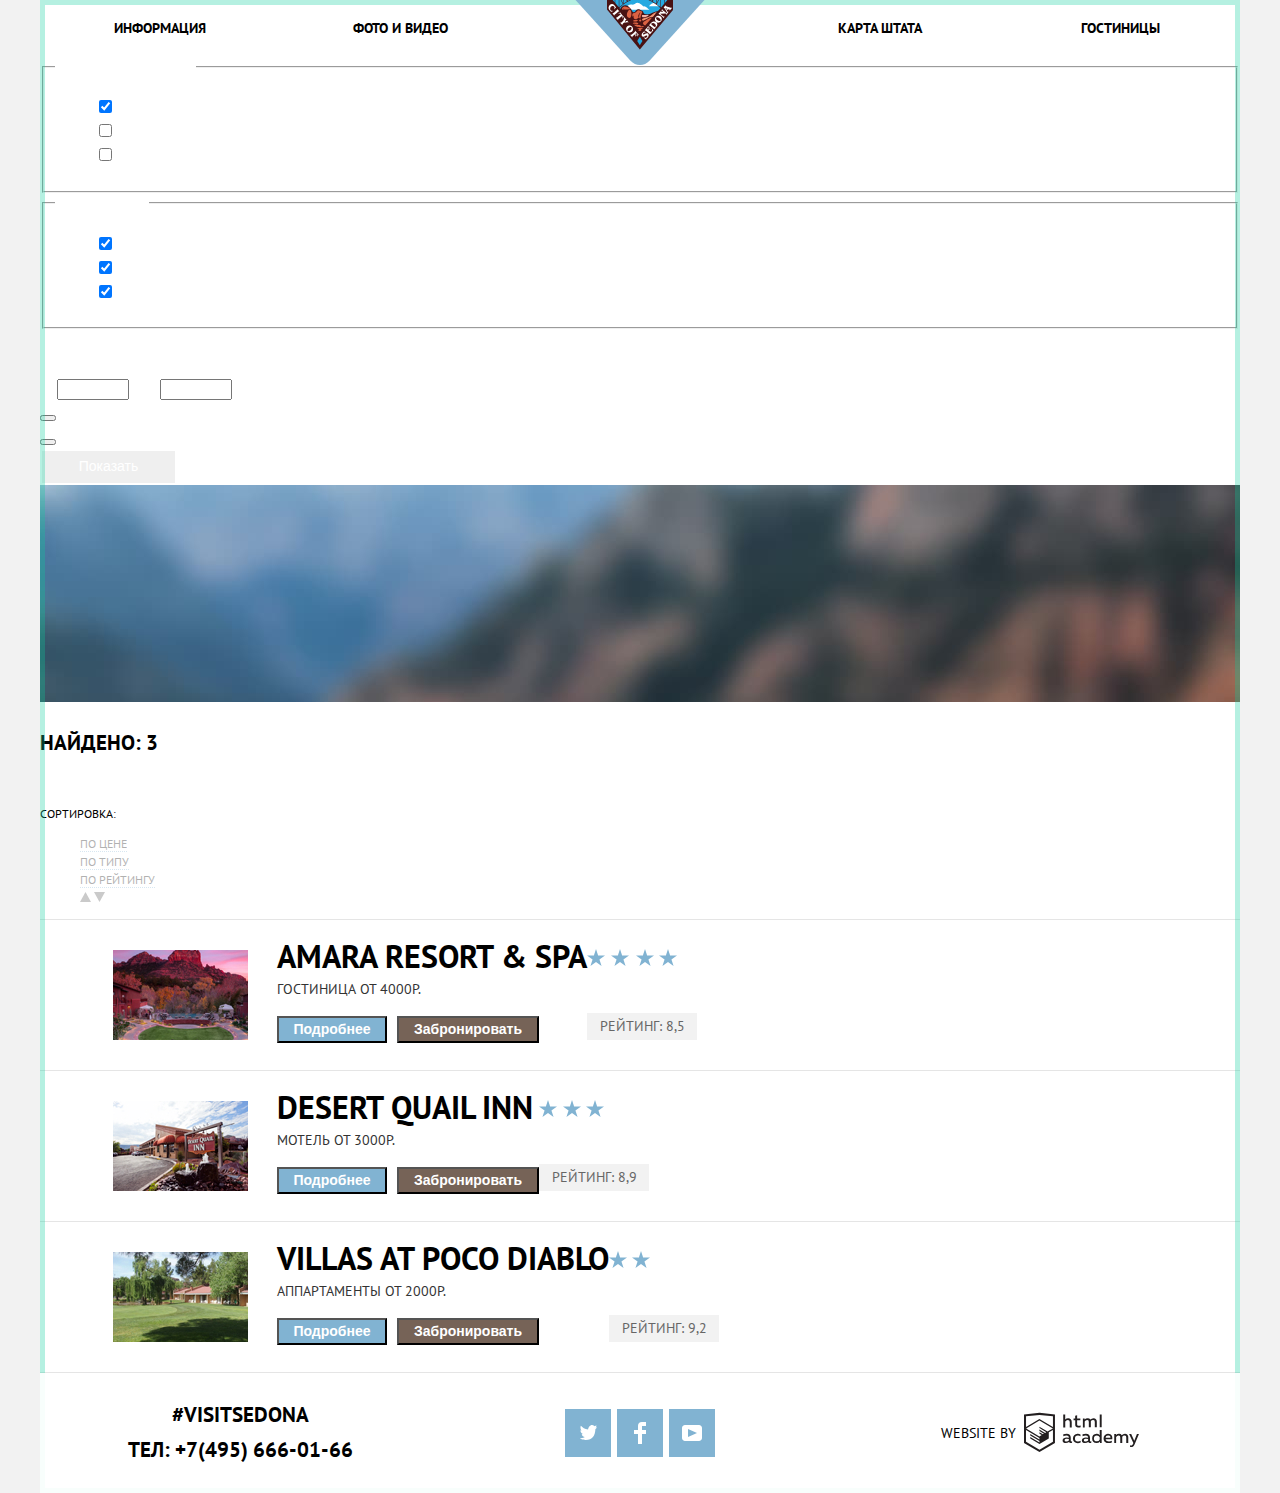
==== commit 55e21955: "Правочки" ====
--- a/hotels.html
+++ b/hotels.html
@@ -99,9 +99,6 @@
         </ul> 
       </section>
       <!--List of hotels-->
-      <svg width="1200" height="1" viewBox="0 0 1200 1" fill="none" xmlns="http://www.w3.org/2000/svg">
-        <rect width="1200" height="1" fill="#E5E5E5"/>
-        </svg>
       <section>
         <ul class="hotel-list">
           <!--Hotel-1-->
@@ -109,7 +106,7 @@
             <img class="housing" src="img/amara.jpg" width="135" height="90" alt="фото отеля">
           <div class="hotel-description">  
             <a class="hotel-name" href="#"><h2 class="hotel-text">Amara resort & spa</h2></a>
-            <div class="hotel">
+            <div class="place">
             <p class="hotel accommodation">Гостиница</p>
             <p class="hotel price">от 4000р.</p>
             </div>
@@ -117,80 +114,56 @@
             <button class="mark book" type="button">Забронировать</button>
           </div>
           <div class="rating">   
-            <div class="rating-star">  
-              <img class="star-pic" src="img/star.svg" width="19" height="17" alt="Звезда рейтинга">
-              <img class="star-pic" src="img/star.svg" width="19" height="17" alt="Звезда рейтинга">
-              <img class="star-pic" src="img/star.svg" width="19" height="17" alt="Звезда рейтинга">
-              <img class="star-pic" src="img/star.svg" width="19" height="17" alt="Звезда рейтинга">
-            </div> 
+            <img class="rating-star" src="img/star4.svg" alt="Звезда рейтинга">
             <p class="rating-number">Рейтинг: 8,5</p> 
           </div>
-          </li>
-          <br>
-          <svg class="stick" width="1200" height="1" viewBox="0 0 1200 1" fill="none" xmlns="http://www.w3.org/2000/svg">
-            <rect width="1200" height="1" fill="#E5E5E5"/>
-            </svg>   
+          </li>  
           <!-- Hotel-2 -->
           <li class="hotels-main">
             <img class="housing" src="img/desert.jpg" width="135" height="90" alt="фото мотеля">
           <div class="hotel-description">  
             <a class="hotel-name" href="#"><h2 class="hotel-text">Desert Quail inn</h2></a>
-            <div class="hotel">
+            <div class="place">
             <p class="hotel accommodation">Мотель</p>
             <p class="hotel price">от 3000р.</p>
             </div>
             <button class="mark more-info" type="button">Подробнее</button>
             <button class="mark book" type="button">Забронировать</button>
           </div>
-          <div class="rating">   
-            <div class="rating-star">  
-              <img class="star-pic" src="img/star.svg" width="19" height="17" alt="Звезда рейтинга">
-              <img class="star-pic" src="img/star.svg" width="19" height="17" alt="Звезда рейтинга">
-              <img class="star-pic" src="img/star.svg" width="19" height="17" alt="Звезда рейтинга">
-            </div> 
-            <p class="rating-number">Рейтинг: 8,9</p> 
+          <div class="rating">    
+              <img class="rating-star" src="img/star3.svg" alt="Звезда рейтинга">
+              <p class="rating-number">Рейтинг: 8,9</p> 
           </div>
           </li>
-          <br>
-          <svg class="stick1" width="1200" height="1" viewBox="0 0 1200 1" fill="none" xmlns="http://www.w3.org/2000/svg">
-            <rect width="1200" height="1" fill="#E5E5E5"/>
-            </svg>  
           <!--Hotel-3-->
           <li class="hotels-main">
             <img class="housing" src="img/villas.jpg" width="135" height="90" alt="фото аппартаментов">
           <div class="hotel-description">  
             <a class="hotel-name" href="#"><h2 class="hotel-text">Villas at poco diablo</h2></a>
-            <div class="hotel">
+            <div class="place">
             <p class="hotel accommodation">Аппартаменты</p>
             <p class="hotel price">от 2000р.</p>
             </div>
             <button class="mark more-info" type="button">Подробнее</button>
             <button class="mark book" type="button">Забронировать</button>
           </div>
-          <div class="rating">   
-            <div class="rating-star">  
-              <img class="star-pic" src="img/star.svg" width="19" height="17" alt="Звезда рейтинга">
-              <img class="star-pic" src="img/star.svg" width="19" height="17" alt="Звезда рейтинга">
-            </div> 
+          <div class="rating">  
+            <img class="rating-star" src="img/star2.svg" alt="Звезда рейтинга">
             <p class="rating-number">Рейтинг: 9,2</p> 
           </div>
           </li>
         </ul>
       </section> 
-  </main>
-  <svg width="1200" height="1" viewBox="0 0 1200 1" fill="none" xmlns="http://www.w3.org/2000/svg">
-    <rect width="1200" height="1" fill="#E5E5E5"/>
-    </svg>
-  <footer class="page-footer">
+  </main>  
+  <section class="map">  
+  <footer class="page-footer footer-secondary">
     <!--Contact info-->
-    <section>
-      <p>
+    <section class="contact-info">
         <a class="contacts visit" href="#">#VISITSEDONA</a>
         <a class="contacts tel" href="tel:+7(495) 666-01-66">ТЕЛ: +7(495) 666-01-66</a>
-      </p>
     </section>
     <!--Social network icons-->
-    <section>
+    <section class="social-network">
       <ul class="social-button">
         <li>
           <a class="social-items twitter" href="www.twitter.com">
@@ -217,6 +190,7 @@
       </a>
   </section>
   </footer>
+  </section>
   </div>       
   </body>
 </html>--- a/css/style.css
+++ b/css/style.css
@@ -19,6 +19,7 @@
   --metalic: #BDBBBC;
   --narrow-silver: #CACACA;
   --checkbox-gray: #6a6a6a;
+  --border-gray: #E5E5E5;
 }
 
 body {
@@ -93,7 +94,7 @@
   font-size: 21px;
   line-height: 26px;
   color: var(--basic-black);
-  margin: 0;
+  margin-bottom: 49px;
   padding: 0;
 }
 
@@ -124,8 +125,12 @@
   list-style: none;
   display: grid;
   grid-template-columns: 1fr 1fr 1fr;
-  margin: 0px;
-  padding: 0px; 
+  margin: 0;
+  padding-bottom: 0;
+}
+
+.devil-icons {
+  padding-bottom: 81px;
 }
 
 /* House item with description */
@@ -195,7 +200,6 @@
 
 .small-square {
   max-width: 119px;
-  padding-top: 47px;
   margin: 0 auto;
   text-align: center;
 }
@@ -216,6 +220,8 @@
 
 .gray-line-features {
   min-height: 256px;
+  padding-top: 47px;
+  padding-left: 0;
 }
 
 .gray-background {
@@ -283,14 +289,28 @@
 /* Social button */
 
 .social-button {
+  display: grid;
+  grid-template-columns: 46px 46px 46px;
+  grid-column-gap: 6px;
   list-style: none;
   text-align: center;
+  padding: 0;
+  margin: 0;
 }
 
 .sort-items {
   list-style: none; 
 }
 
+.social-items {
+  width: 46px;
+  height: 48px;
+  display: flex;
+  justify-content: center;
+  align-items: center;
+  background-color: var(--blue);
+}
+
 .social-items:link {
   background-color: var(--blue);
 }
@@ -304,6 +324,8 @@
 .website {
   display: flex;
   flex-direction: row;
+  align-items: center;
+  justify-content: center;
   font-size: 14px;
   line-height: 26px;
   color: var(--basic-black);
@@ -409,9 +431,7 @@
 }
 
 .mark {
-  padding: 0;
-  margin: 0;
-  height: 27px;
+  margin-top: 15px;
   font-weight: 700;
   font-size: 14px;
   line-height: 21px;
@@ -454,7 +474,6 @@
 
 .page-body {
   min-height: 100%;
-  width: 1280px;
   display: grid;
   grid-template-rows: min-content 1fr min-content;
   align-content: start;
@@ -468,12 +487,11 @@
 }
 
 .main-header-logo {
-  display: inline-block;
   position: absolute;
   top: 0; 
-  left: 45%;
+  left: 50%;
   transform: translateX(-50%);
-  transform: translateY(-20%);
+  margin-top: -20px;
   z-index: 1;
 }
 
@@ -488,16 +506,16 @@
   margin-right: 20%;
 }
 
-.main-poster {
-  position: relative;
-  width: 100%;
-  background-image: url(../img/Shape.svg);
-  background-color: red;
-}
-
-.wonderful-sedona {
+.main-poster::after {
+  position: absolute;
+  background: url(../img/shape.svg) no-repeat;
+  background-position: center;
+  bottom: 0;  
+	left: 0;  
+}
+
+.wonderful-sedona p {
   padding-top: 42px;
-  margin-bottom: 33px;
   margin: 0 auto;
   max-width: 519px;
   outline: 5px solid rgba(10, 206, 157, 0.3);
@@ -517,7 +535,7 @@
 }
 
 .numero {
-  max-width: 51px;
+  text-align: center;
   padding-top: 25px;
   margin: 0 auto;
 }
@@ -535,12 +553,11 @@
 }
 
 .devil-bridge {
-  margin-top: 81px;
   display: grid;
   grid-template-columns: 800px auto;
 }
 
-.interested {
+.interested p {
   width: 435px;
   padding-top: 58px;
   margin: 0 auto;
@@ -556,7 +573,8 @@
 
 .map-picture {
   margin-top: 137px;
-  position: relative;
+  width: 100%;
+	height: auto;
 }
 
 /* Footer */
@@ -565,72 +583,43 @@
   display: grid;
   grid-template-columns: 1fr 1fr 1fr;
   position: absolute;
-  background-color: var(--basic-white);
-  opacity: 0.9;
+  bottom: 0;
+  left: 0;
+  background-color: rgba(255, 255, 255, 0.9);
   width: 1200px;
-  height: 120px;
-  /* top: 2695px; */
-  outline: 5px solid rgba(10, 206, 157, 0.3);
-  outline-offset: -5px; 
-}
-
-.visit {
+  min-height: 120px;
+}
+
+.footer-secondary {
+  position: relative;
+}
+
+.contact-info {
   display: flex;
   flex-direction: column;
   align-items: center;
-  padding-top: 23px;
-  margin: 0 auto;
-}
-
-.tel {
-  display: flex;
-  flex-direction: column;
-  padding-top: 9px;
+  justify-content: center;
+}
+
+.visit {
+  margin-bottom: 9px;
+}
+
+/* Social button */
+
+
+.social-network {
+  display: flex;
+  flex-direction: row;
   align-items: center;
-}
-
-/* Social button */
-
-.social-button {
-  display: grid;
-  grid-template-columns: 46px 46px 46px;
-  grid-column-gap: 6px;
-  margin: 0 auto;
-  padding-top: 36px;
   justify-content: center;
 }
 
-.twitter {
-  width: 46px;
-  height: 48px;
-  display: flex;
+.copyright {
+  display: flex;
+  flex-direction: row;
+  align-items: center;
   justify-content: center;
-  align-items: center;
-  background-color: var(--blue);
-}
-
-.facebook {
-  width: 46px;
-  height: 48px;
-  display: flex;
-  justify-content: center;
-  align-items: center;
-  background-color: var(--blue);
-}
-
-.youtube {
-  width: 46px;
-  height: 48px;
-  display: flex;
-  justify-content: center;
-  align-items: center;
-  background-color: var(--blue);
-}
-
-.copyright {
-  display: flex;
-  margin: 0 auto;
-  padding-top: 39px;
 }
 
 .academy {
@@ -645,18 +634,19 @@
 
 .hotel-list {
   display: grid;
-  grid-template-columns: 527px 527px;
+  grid-template-columns: 1200px;
+  margin: 0 auto;
+  padding: 0;
+  list-style: none;
+  border-top: 1px solid var(--border-gray);
+}
+
+.hotels-main {
+  display: flex;
+  flex-direction: row;
   padding-left: 73px;
   padding-right: 73px;
-  margin: 0 auto;
-  list-style: none;
-}
-
-.hotels-main {
-  display: flex;
-  flex-direction: column;
-  flex-wrap: wrap;
-  height: 150px;
+  border-bottom: 1px solid var(--border-gray);
 }
 
 .hotel-name {
@@ -664,12 +654,17 @@
   font-size: 21px;
   line-height: 26px;
   color: var(--basic-black);
-}
-
-.hotel {
-  display: flex;
-  flex-direction: row;
-  flex-wrap: nowrap;
+  }
+
+.hotel-text {
+  margin: 0;
+  padding-bottom: 7px;
+}
+
+.place p {
+  display: inline;
+  padding: 0;
+  margin: 0;
   font-size: 14px;
   line-height: 21px;
   color: var(--light-black);
@@ -677,30 +672,15 @@
 
 .housing {
   padding-top: 30px;
-  margin: 0;
-}
-
-.hotel-text {
-  padding-top: 23px;
-  margin: 0;
-}
-
-.price {
-  margin-left: 9px;
+  padding-bottom: 30px;
 }
 
 .hotel-description {
-  margin: 0;
   padding-left: 29px;
+  padding-top: 24px;
 }
 
 /* Rating */
-
-.rating {
-  display: flex;
-  flex-direction: column;
-  justify-content: flex-start;
-}
 
 .rating-number {
   display: flex;
@@ -719,17 +699,6 @@
 .rating-star {
   display: flex;
   flex-direction: row;
-  justify-content: flex-end;
-}
-
-.star-pic {
+  align-items: flex-end;
   margin-top: 29px; 
-}
-
-.stick {
-  margin-left: -73px;
-}
-
-.stick1 {
-  margin-left: -600px;
 }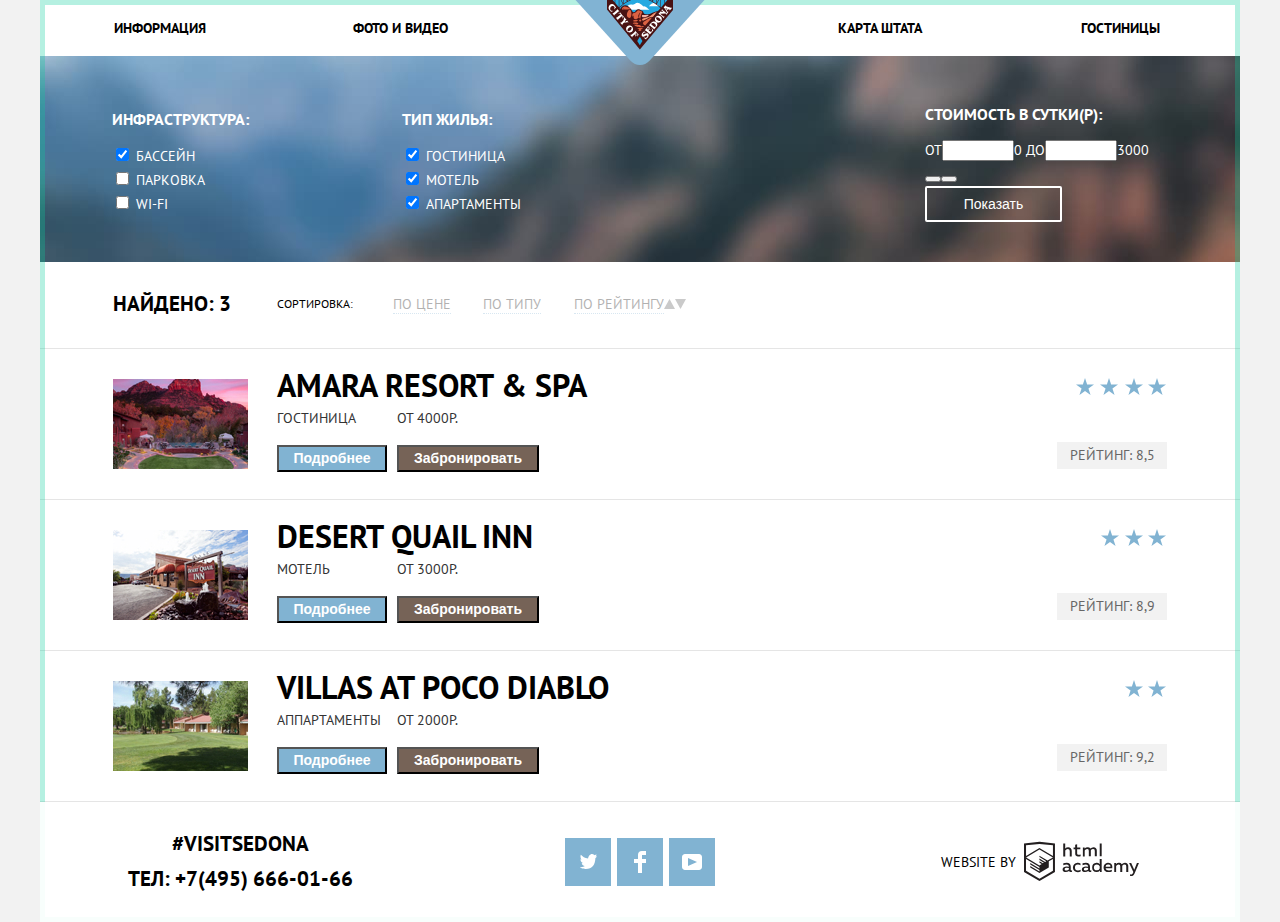
==== commit 020e907e: "Сетки" ====
--- a/hotels.html
+++ b/hotels.html
@@ -24,11 +24,10 @@
       </header> 
   <main>
     <!--Search bar form-->
-    <section>
+    <section class="hotel-form">
       <form action="https://echo.htmlacademy.ru" method="get">
-        <fieldset>
-          <legend class="text-white-subtitle">Инфраструктура:</legend>
           <ul class="infrastructure">
+            <h2 class="text-white-subtitle">Инфраструктура:</h2>
             <li>
               <input class="checkmark" type="checkbox" id="pool" name="swimming-pool" checked>
               <label class="text-white" for="pool">Бассейн</label>
@@ -41,11 +40,9 @@
               <input class="checkmark" type="checkbox" id="wi-fi" name="wi-fi-connection">
               <label class="text-white" for="wi-fi">WI-FI</label>
             </li> 
-          </ul>
-        </fieldset>
-        <fieldset>
-          <legend class="text-white-subtitle">Тип жилья:</legend>
-          <ul class="infrastructure">
+          </ul>  
+          <ul class="living-type">
+            <h2 class="text-white-subtitle">Тип жилья:</h2>
             <li>
               <input class="checkmark" type="checkbox" id="hotel" name="hotel-living" checked>
               <label class="text-white" for="hotel">Гостиница</label>
@@ -59,29 +56,30 @@
               <label class="text-white" for="apartment">Апартаменты</label>
             </li> 
           </ul>
-        </fieldset>
         <div class="range">
         <h2 class="text-white-subtitle">Стоимость в сутки(Р):</h2>
           <div class="controls">
             <label class="text-white min-price">От<input type="number" name="min-price" min="0" max="3000">0</label>
             <label class="text-white max-price">До<input type="number" name="max-price" min="0" max="3000">3000</label>
+          </div>
+          <div class="scale">  
+            <div class="min-value"><button type="button"></button></div>
+            <div class="max-value"><button type="button"></button></div>
           </div>  
-          <div class="scale min-value"><button type="button"></button></div>
-          <div class="scale max-value"><button type="button"></button></div>
         <button class="show-button" type="submit">Показать</button> 
         </div>
       </form>
     </section>  
-      <img src="img/background.jpg" width="1200" height="217" alt="Фон формы">
+      <!-- <img src="img/background.jpg" width="1200" height="217" alt="Фон формы"> -->
       <!-- Result bar -->
-      <section>
+      <section class="search-bar">
         <p class="sedona-text-item">
           Найдено: 3<!-- Output result form -->
         </p>
         <p class="sort">
           Сортировка: 
         </p>
-        <ul class="sort sort-items">
+        <ul class="sort-items">
           <li>
             <a class="option sort-price" href=index.html">по цене</a>
           </li>
@@ -92,9 +90,9 @@
             <a class="option sort-rating" href="rating.html">по рейтингу</a>
           </li>
           <!-- Интерактивные стрелочки вниз вверх -->
-          <li>
+          <li class="narrows">
             <a class="narrow" href="https://up.com"><svg xmlns="http://www.w3.org/2000/svg" width="11" height="10" viewBox="0 0 11 10"><path fill="#231F20" d="M5.5 0L0 10h11z"/></svg></a>
-            <a class="narrow" href="https://down.com"><svg xmlns="http://www.w3.org/2000/svg" width="11" height="10" viewBox="0 0 11 10"><path fill="#231F20" d="M5.5 10L0 0h11"/></svg></a> 
+            <a class="narrow" href="https://down.com"><svg xmlns="http://www.w3.org/2000/svg" width="11" height="10" viewBox="0 0 11 10"><path fill="#231F20" d="M5.5 10L0 0h11"/></svg></a>
           </li>
         </ul> 
       </section>
--- a/css/style.css
+++ b/css/style.css
@@ -90,12 +90,16 @@
 /* Content */
 
 .sedona-text-item {
+  display: flex;
+  flex-direction: row;
+  padding: 0;
+  margin: 0;
   font-weight: 700;
+  align-items: center;
   font-size: 21px;
   line-height: 26px;
   color: var(--basic-black);
-  margin-bottom: 49px;
-  padding: 0;
+  
 }
 
 .reasons-text-item {
@@ -243,6 +247,7 @@
   font-size: 14px;
   line-height: 21px;
   color: var(--basic-white);
+
 }
 
 .text-white-subtitle {
@@ -266,9 +271,36 @@
 }
 
 .sort {
+  display: flex;
+  flex-direction: row;
+  padding-left: 46px;
+  margin: 0;
   font-size: 12px;
   line-height: 18px;
   color: var(--basic-black);
+}
+
+.sort-items {
+  display: flex;
+  flex-direction: row;
+  padding: 0;
+  margin: 0;
+}
+
+.option {
+  padding: 0;
+}
+
+.sort-price {
+  margin-left: 40px;
+}
+
+.sort-type {
+  margin-left: 32px;
+}
+
+.sort-rating {
+  margin-left: 33px;
 }
 
 /* Feature */
@@ -395,6 +427,12 @@
 
 .narrow:visited path {
   fill: var(--blue);
+}
+
+.narrows {
+  display: flex;
+  flex-direction: row;
+  margin-left: auto;
 }
 
 /* Buttons */
@@ -414,6 +452,7 @@
   border: 2px solid;
   border-color: var(--basic-white);
   border-radius: 2px;
+  background: none;
 }
 
 .show-button:hover {
@@ -506,12 +545,15 @@
   margin-right: 20%;
 }
 
+.main-poster {
+  position: relative;
+}
+
 .main-poster::after {
   position: absolute;
-  background: url(../img/shape.svg) no-repeat;
-  background-position: center;
   bottom: 0;  
 	left: 0;  
+  content: url(../img/shape.svg);
 }
 
 .wonderful-sedona p {
@@ -605,6 +647,17 @@
   margin-bottom: 9px;
 }
 
+.search-bar {
+  display: flex;
+  flex-direction: row;
+  align-items: center;
+  padding-left: 73px;
+  padding-right: 73px;
+  padding-top: 29px;
+  padding-bottom: 31px;
+  margin: 0;
+}
+
 /* Social button */
 
 
@@ -628,14 +681,44 @@
 
 /* Hotels */
 
+.hotel-form {
+  display: grid;
+  grid-template-columns: auto;
+  padding-top: 26px;
+  padding-bottom: 32px;
+  padding-left: 72px;
+  padding-right: 73px;
+  background: url(../img/background.jpg);
+}
+
 .infrastructure {
   list-style: none;
+  display: inline-block;
+  padding: 0;
+  margin: 0;
+}
+
+.living-type {
+  list-style: none;
+  display: inline-block;
+  padding: 0;
+  margin-left: 149px;
+}
+
+.range {
+  display: inline-block;
+  margin-left: 400px;
+}
+
+.scale {
+  display: flex;
+  flex-direction: row;
 }
 
 .hotel-list {
   display: grid;
-  grid-template-columns: 1200px;
-  margin: 0 auto;
+  grid-template-columns: auto;
+  margin: 0;
   padding: 0;
   list-style: none;
   border-top: 1px solid var(--border-gray);
@@ -650,19 +733,28 @@
 }
 
 .hotel-name {
+  /* display: block; */
   font-weight: 700;
   font-size: 21px;
   line-height: 26px;
   color: var(--basic-black);
   }
 
+  /* .hotel-name a {
+    display: block;
+    margin: 0;
+    padding-bottom: 7px;
+  } */
+
+
 .hotel-text {
   margin: 0;
   padding-bottom: 7px;
 }
 
 .place p {
-  display: inline;
+  display: inline-block;
+  width: 116px;
   padding: 0;
   margin: 0;
   font-size: 14px;
@@ -681,6 +773,13 @@
 }
 
 /* Rating */
+
+.rating {
+  display: flex;
+  flex-direction: column;
+  align-items: flex-end;
+  margin-left: auto;
+}
 
 .rating-number {
   display: flex;
@@ -697,8 +796,5 @@
 }
 
 .rating-star {
-  display: flex;
-  flex-direction: row;
-  align-items: flex-end;
   margin-top: 29px; 
 }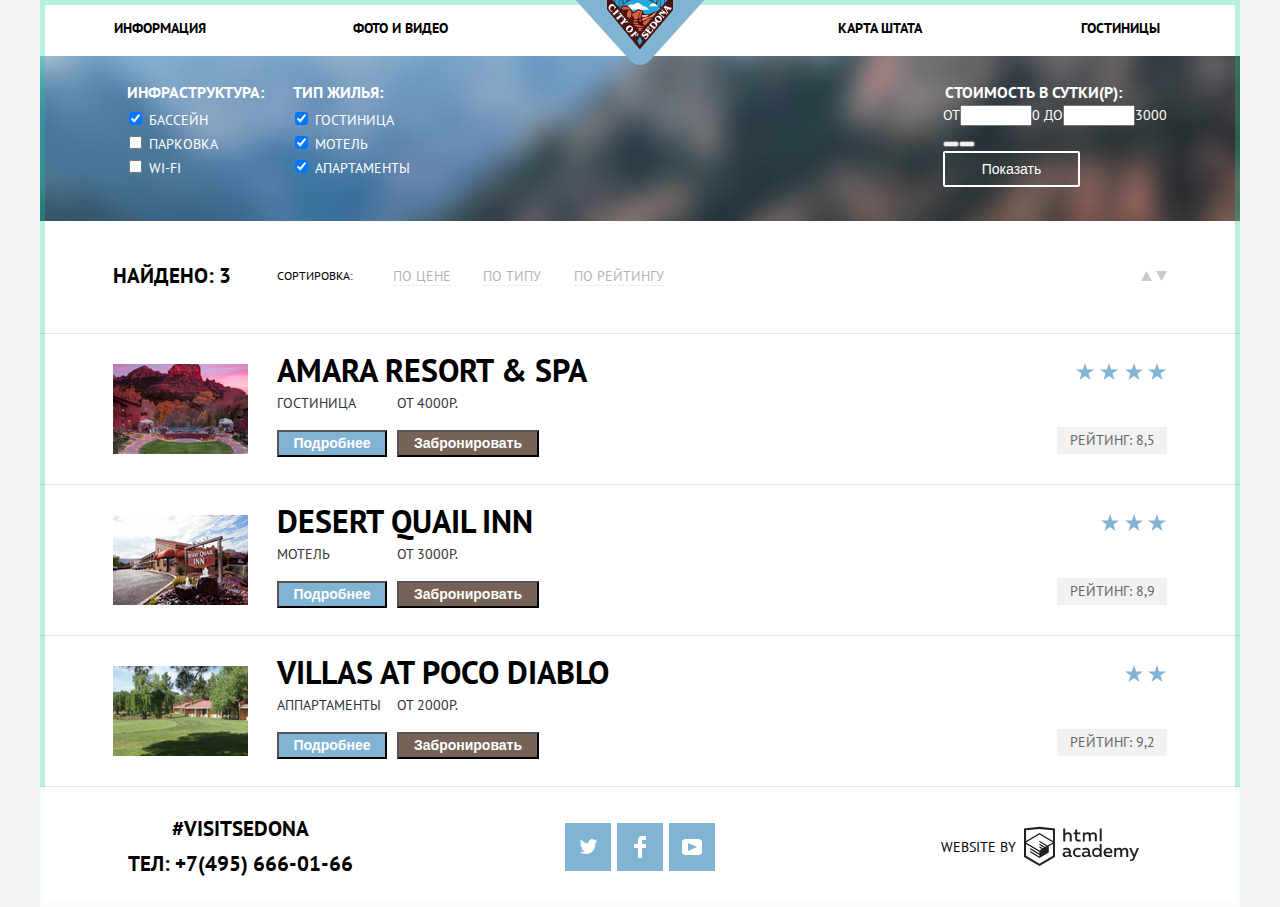
==== commit cf02941a: "Завершаем сетки" ====
--- a/hotels.html
+++ b/hotels.html
@@ -24,53 +24,62 @@
       </header> 
   <main>
     <!--Search bar form-->
-    <section class="hotel-form">
-      <form action="https://echo.htmlacademy.ru" method="get">
-          <ul class="infrastructure">
-            <h2 class="text-white-subtitle">Инфраструктура:</h2>
-            <li>
-              <input class="checkmark" type="checkbox" id="pool" name="swimming-pool" checked>
-              <label class="text-white" for="pool">Бассейн</label>
-            </li>
-            <li>
-              <input class="checkmark" type="checkbox" id="parking" name="parking-lot">
-              <label class="text-white" for="parking">Парковка</label>
-            </li>
-            <li>
-              <input class="checkmark" type="checkbox" id="wi-fi" name="wi-fi-connection">
-              <label class="text-white" for="wi-fi">WI-FI</label>
-            </li> 
-          </ul>  
-          <ul class="living-type">
-            <h2 class="text-white-subtitle">Тип жилья:</h2>
-            <li>
-              <input class="checkmark" type="checkbox" id="hotel" name="hotel-living" checked>
-              <label class="text-white" for="hotel">Гостиница</label>
-            </li>
-            <li>
-              <input class="checkmark" type="checkbox" id="motel" name="motel-living" checked>
-              <label class="text-white" for="motel">Мотель</label>
-            </li>
-            <li>
-              <input class="checkmark" type="checkbox" id="apartment" name="apartment-living" checked>
-              <label class="text-white" for="apartment">Апартаменты</label>
-            </li> 
-          </ul>
-        <div class="range">
-        <h2 class="text-white-subtitle">Стоимость в сутки(Р):</h2>
-          <div class="controls">
-            <label class="text-white min-price">От<input type="number" name="min-price" min="0" max="3000">0</label>
-            <label class="text-white max-price">До<input type="number" name="max-price" min="0" max="3000">3000</label>
-          </div>
-          <div class="scale">  
-            <div class="min-value"><button type="button"></button></div>
-            <div class="max-value"><button type="button"></button></div>
-          </div>  
-        <button class="show-button" type="submit">Показать</button> 
-        </div>
+    <section>
+      <form class="hotel-form" action="https://echo.htmlacademy.ru" method="get">
+        <fieldset class="amenities">
+          <legend class="text-white-subtitle">Инфраструктура:</legend>
+            <ul class="infrastructure">
+              <li>
+                <input class="check-input" type="checkbox" id="pool" name="swimming-pool" checked>
+                <span class="checkbox"></span>
+                <label class="check-text text-white" for="pool">Бассейн</label>
+              </li>
+              <li>
+                <input class="check-input" type="checkbox" id="parking" name="parking-lot">
+                <span class="checkbox"></span>
+                <label class="check-text text-white" for="parking">Парковка</label>
+              </li>
+              <li>
+                <input class="check-input" type="checkbox" id="wi-fi" name="wi-fi-connection">
+                <span class="checkbox"></span>
+                <label class="check-text text-white" for="wi-fi">WI-FI</label>
+              </li> 
+            </ul>
+        </fieldset>
+        <fieldset class="living-facilities">
+          <legend class="text-white-subtitle">Тип жилья:</legend>  
+            <ul class="living-type">
+              <li>
+                <input class="check-input" type="checkbox" id="hotel" name="hotel-living" checked>
+                <span class="checkbox"></span>
+                <label class="check-text text-white" for="hotel">Гостиница</label>
+              </li>
+              <li>
+                <input class="check-input" type="checkbox" id="motel" name="motel-living" checked>
+                <span class="checkbox"></span>
+                <label class="check-text text-white" for="motel">Мотель</label>
+              </li>
+              <li>
+                <input class="check-input" type="checkbox" id="apartment" name="apartment-living" checked>
+                <span class="checkbox"></span>
+                <label class="check-text text-white" for="apartment">Апартаменты</label>
+              </li> 
+            </ul>
+        </fieldset>
+        <fieldset class="range">
+          <legend class="text-white-subtitle">Стоимость в сутки(Р):</legend>
+            <div class="controls">
+              <label class="text-white min-price">От<input type="number" name="min-price" min="0" max="3000">0</label>
+              <label class="text-white max-price">До<input type="number" name="max-price" min="0" max="3000">3000</label>
+            </div>
+            <div class="scale">  
+              <div class="min-value"><button type="button"></button></div>
+              <div class="max-value"><button type="button"></button></div>
+            </div>  
+          <button class="show-button" type="submit">Показать</button> 
+        </fieldset>
       </form>
     </section>  
-      <!-- <img src="img/background.jpg" width="1200" height="217" alt="Фон формы"> -->
       <!-- Result bar -->
       <section class="search-bar">
         <p class="sedona-text-item">
@@ -89,8 +98,10 @@
           <li>
             <a class="option sort-rating" href="rating.html">по рейтингу</a>
           </li>
+        </ul>
+        <ul class="narrows"> 
           <!-- Интерактивные стрелочки вниз вверх -->
-          <li class="narrows">
+          <li>
             <a class="narrow" href="https://up.com"><svg xmlns="http://www.w3.org/2000/svg" width="11" height="10" viewBox="0 0 11 10"><path fill="#231F20" d="M5.5 0L0 10h11z"/></svg></a>
             <a class="narrow" href="https://down.com"><svg xmlns="http://www.w3.org/2000/svg" width="11" height="10" viewBox="0 0 11 10"><path fill="#231F20" d="M5.5 10L0 0h11"/></svg></a>
           </li>
--- a/css/style.css
+++ b/css/style.css
@@ -20,6 +20,8 @@
   --narrow-silver: #CACACA;
   --checkbox-gray: #6a6a6a;
   --border-gray: #E5E5E5;
+  --form-background: #766357;
+  --blue-text: #629EC2;
 }
 
 body {
@@ -45,31 +47,150 @@
 }
 
 /* Form */
+
 .form {
-  display: none;
-}
-
-/* Main navigation */
-.site-navigation {
+  position: relative;
+}
+
+.form {
+  display: flex;
+  flex-direction: column;
+  position: absolute;
+  z-index: 1;
+  background-color: var(--basic-white);
+  margin-left: 315px;
+  margin-top: 50px;
+}
+
+.form-container {
+  width: 568px;
+  min-height: 395px;
+  outline: 5px solid rgba(233, 6, 25, 0.3);
+  outline-offset: -5px; 
+}
+
+.forma {
+  display: flex;
+  flex-direction: column;
+  padding: 0;
+  margin: 0;
+  padding-left: 55px;
+}
+
+.clientel {
+  display: flex;
+  flex-wrap: nowrap;
+  margin: 0;
+  padding: 0;
+  margin-top: 30px;
+}
+
+.form-content p {
   font-weight: 700;
   font-size: 14px;
   line-height: 26px;
-  color: var(--basic-black);
-  display: flex;
-  justify-content: center;
-  align-items: center;
-  list-style: none;
-  width: 100%;
-  padding-left: 0;
-  margin-top: 15px;
-  margin-bottom: 15px;
+  text-transform: uppercase;
+}
+
+.date  {
+  width: 346px;
+  height: 38px;
+  border: none;
+  font-weight: 700;
+  font-size: 14px;
+  line-height: 26px;
+  text-transform: uppercase;
+  padding-left: 12px;
+  border: 1px solid 
+  /* background: url(../img/calendar.svg);
+  background-repeat: no-repeat;
+  background-position: absolute; */
+}
+
+.adults-field {
+  margin: 0;
+  padding: 0;
+  width: 114px;
+  height: 38px;
+  border: none;
+  font-weight: 700;
+  font-size: 14px;
+  line-height: 26px;
+  text-transform: uppercase;
+  text-align: center;
+}
+
+.search {
+  width: 568px;
+  height: 86px;
+  background-color: var(--form-background);
+  border: none;
+}
+
+.search {
+  font-weight: 700;
+  font-size: 21px;
+  line-height: 26px;
+  color: var(--basic-white);
+  text-transform: uppercase;
+}
+
+.find {
+  width: 458px;
+  height: 58px;
+  background-color: var(--blue);
+  border: none;
+  margin: 0;
+  padding: 0;
+  margin-top: 54px;
+  margin-bottom: 55px;
+}
+
+.check-in {
+  padding: 0;
+  margin: 0;
+  margin-top: 55px;
+}
+
+.check-out {
+  padding: 0;
+  margin: 0;
+  margin-top: 29px;
+}
+
+.hotel-search:hover {
+  background-color: var(--hover-brown);
+}
+
+.hotel-search:active {
+  color: var(--brown-text);
+  background-color: var(--active-brown);
+}
+
+.find:hover {
+  background-color: var(--medium-blue);
+}
+
+.find:active {
+  color: var(--blue-text);
+  background-color: var(--dark-blue);
+}
+
+.field-fill {
+  border: 1px solid lime;
+}
+
+.field-fill:hover {
+  border: none;
+  background-color: var(--dark-white);
+}
+
+.field-fill:active {
+  border: 1px solid var(--dark-white);
+  background: 0;
 }
 
 /* Main navigation style link */
-
-.site-navigation {
-  list-style: none;
-}
 
 .menu:link {
   color: var(--basic-black);
@@ -130,74 +251,76 @@
   display: grid;
   grid-template-columns: 1fr 1fr 1fr;
   margin: 0;
-  padding-bottom: 0;
-}
-
-.devil-icons {
-  padding-bottom: 81px;
+  padding: 0;
+}
+
+.devil-item {
+  margin: 0;
+  padding: 0;
+  margin-bottom: 81px;
 }
 
 /* House item with description */
 
 .house-icon {
   display: flex;
-  padding-top: 60px;
-  margin: 0 auto;
+  margin: 0 auto;
+  margin-top: 60px;
 }
 
 .house-text {
-  padding-top: 28px;
-  text-align: center;
-  margin: 0;
+  margin: 0;
+  margin-top: 28px;
+  text-align: center;
 }
 
 .house-description-text {
   max-width: 254px;
-  padding-top: 25px;
-  text-align: center;
-  margin: 0 auto;
+  margin: 0 auto;
+  margin-top: 25px;
+  text-align: center;
 }
 
 /* Burger item with description */
 
 .burger-icon {
   display: flex;
-  padding-top: 61px;
-  margin: 0 auto;
+  margin: 0 auto;
+  margin-top: 61px;
 }
 
 .burger-text {
-  padding-top: 29px;
-  text-align: center;
-  margin: 0;
+  margin: 0;
+  margin-top: 29px;
+  text-align: center;
 }
 
 .burger-description {
   max-width: 297px;
-  padding-top: 25px;
-  text-align: center;
-  margin: 0 auto;
+  margin: 0 auto;
+  margin-top: 25px;
+  text-align: center;
 }
 
 /* Gift item with description */
 
 .gift-icon {
   display: flex;
-  padding-top: 56px;
-  margin: 0 auto;
+  margin: 0 auto;
+  margin-top: 56px;
 }
 
 .gift-text {
-  padding-top: 28px;
-  text-align: center;
-  margin: 0;
+  margin: 0;
+  margin-top: 28px;
+  text-align: center;
 }
 
 .gift-description {
   max-width: 270px;
-  padding-top: 25px;
-  text-align: center;
-  margin: 0 auto;
+  margin: 0 auto;
+  margin-top: 25px;
+  text-align: center;
 }
 
 /* Small square with description */
@@ -209,23 +332,29 @@
 }
 
 .small-square-description {
+  margin: 0 auto;
   max-width: 250px;
-  padding-top: 23px;
-  text-align: center;
-  margin: 0 auto;
+  margin-top: 23px;
+  text-align: center;
 }
 
 .sedona-not-boring {
+  margin: 0 auto;
   max-width: 265px;
-  padding-top: 23px;
-  text-align: center;
-  margin: 0 auto;
+  margin-top: 23px;
+  text-align: center;
 }
 
 .gray-line-features {
   min-height: 256px;
-  padding-top: 47px;
-  padding-left: 0;
+  padding: 0;
+  margin: 0;
+}
+
+.gray-line-item {
+  margin: 0;
+  padding: 0;
+  margin-top: 47px;
 }
 
 .gray-background {
@@ -430,6 +559,7 @@
 }
 
 .narrows {
+  list-style: none;
   display: flex;
   flex-direction: row;
   margin-left: auto;
@@ -462,6 +592,30 @@
 
 /* Checkbox */
 
+/* .check-input {
+  position: absolute;
+  opacity: 0;
+}
+
+.check-text::after {
+  content: "";
+  position: absolute;
+  margin-right: 16px;
+}
+
+.checkbox {
+  position: absolute;
+  width: 23px;
+  height: 23px;
+  background-image: url(../img/checkbox-off.svg);
+} */
+
+/* Checked */
+
+/* .check-input:checked + .checkbox {
+  background-image: url(../img/checkbox-on.svg);
+} */
+
 .book {
   min-width: 142px;
   color: var(--basic-white);
@@ -535,10 +689,29 @@
 }
 
 /* Main navigation */
+
 .site-navigation li {
   width: 20%;
   text-align: center;
-  box-sizing: border-box;
+  box-sizing: border-box; 
+}
+
+/* Main navigation */
+
+.site-navigation {
+  list-style: none;
+  font-weight: 700;
+  font-size: 14px;
+  line-height: 26px;
+  color: var(--basic-black);
+  width: 100%;
+  margin: 0;
+  padding: 0;
+  list-style: none;
+  margin-top: 15px;
+  margin-bottom: 15px;
+  display: flex;
+  flex-wrap: wrap;
 }
 
 .site-navigation li:nth-child(4n+2) {
@@ -557,8 +730,8 @@
 }
 
 .wonderful-sedona p {
-  padding-top: 42px;
-  margin: 0 auto;
+  margin: 0 auto;
+  margin-top: 42px;
   max-width: 519px;
   outline: 5px solid rgba(10, 206, 157, 0.3);
   outline-offset: -5px; 
@@ -571,27 +744,29 @@
 }
 
 .true-city {
+  margin: 0 auto;
   max-width: 149px;
-  padding-top: 47px;
-  margin: 0 auto;
+  margin-top: 47px;
+  
 }
 
 .numero {
-  text-align: center;
-  padding-top: 25px;
-  margin: 0 auto;
+  margin: 0 auto;
+  text-align: center;
+  margin-top: 25px;
 }
 
 .live-goes-on {
+  margin: 0 auto;
   max-width: 301px;
-  padding-top: 23px;
-  margin: 0 auto;
+  margin-top: 23px;
 }
 
 .bridge-text {
+  margin: 0 auto;
   max-width: 149px;
-  padding-top: 50px;
-  margin: 0 auto;
+  margin-top: 50px;
+  
 }
 
 .devil-bridge {
@@ -600,9 +775,9 @@
 }
 
 .interested p {
+  margin: 0 auto;
   width: 435px;
-  padding-top: 58px;
-  margin: 0 auto;
+  margin-top: 58px;
   outline: 5px solid rgba(10, 206, 157, 0.3);
   outline-offset: -5px; 
 }
@@ -648,6 +823,7 @@
 }
 
 .search-bar {
+  border: none; 
   display: flex;
   flex-direction: row;
   align-items: center;
@@ -682,8 +858,8 @@
 /* Hotels */
 
 .hotel-form {
-  display: grid;
-  grid-template-columns: auto;
+  display: flex;
+  flex-direction: row;
   padding-top: 26px;
   padding-bottom: 32px;
   padding-left: 72px;
@@ -691,23 +867,31 @@
   background: url(../img/background.jpg);
 }
 
+.amenities {
+  border: none;
+}
+
+.living-facilities {
+  border: none;
+}
+
 .infrastructure {
   list-style: none;
-  display: inline-block;
   padding: 0;
   margin: 0;
 }
 
 .living-type {
   list-style: none;
-  display: inline-block;
-  padding: 0;
-  margin-left: 149px;
+  padding: 0;
+  margin: 0;
 }
 
 .range {
-  display: inline-block;
-  margin-left: 400px;
+  padding: 0;
+  margin: 0;
+  margin-left: auto;
+  border: none;
 }
 
 .scale {
@@ -733,27 +917,23 @@
 }
 
 .hotel-name {
-  /* display: block; */
+  display: block;
   font-weight: 700;
   font-size: 21px;
   line-height: 26px;
   color: var(--basic-black);
+  margin: 0;
+  padding: 0;
+  margin-bottom: 7px;
   }
 
-  /* .hotel-name a {
-    display: block;
-    margin: 0;
-    padding-bottom: 7px;
-  } */
-
-
 .hotel-text {
   margin: 0;
-  padding-bottom: 7px;
+  margin-bottom: 7px;
 }
 
 .place p {
-  display: inline-block;
+  display: inline-flex;
   width: 116px;
   padding: 0;
   margin: 0;
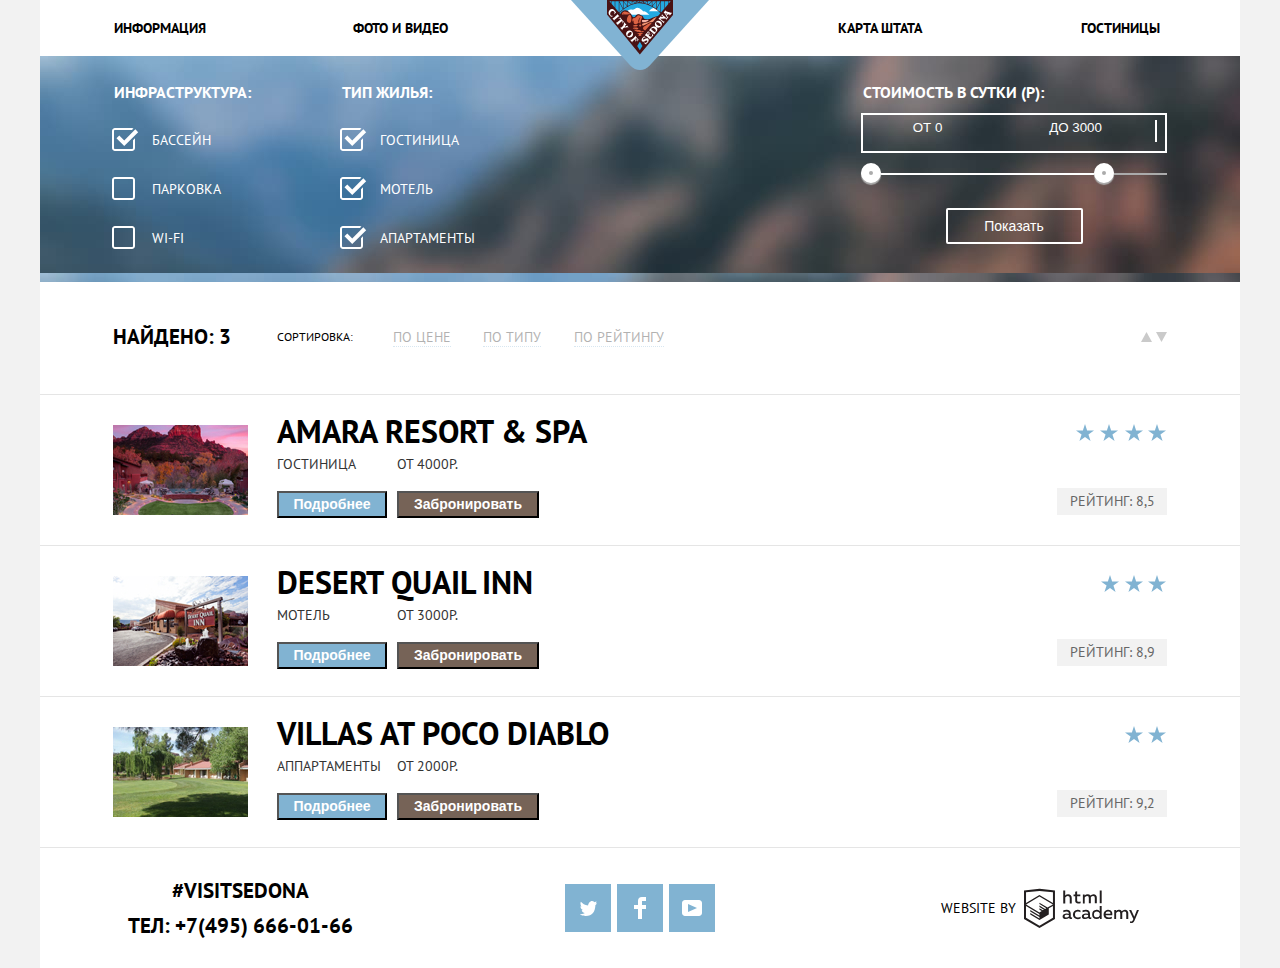
==== commit 3bbc1643: "правки" ====
--- a/hotels.html
+++ b/hotels.html
@@ -40,7 +40,7 @@
                 <label class="check-text text-white" for="parking">Парковка</label>
               </li>
               <li>
-                <input class="check-input" type="checkbox" id="wi-fi" name="wi-fi-connection">
+                <input class="check-input" type="checkbox" id="wi-fi" name="wi-fi-connection" >
                 <span class="checkbox"></span>
                 <label class="check-text text-white" for="wi-fi">WI-FI</label>
               </li> 
@@ -67,16 +67,23 @@
             </ul>
         </fieldset>
         <fieldset class="range">
-          <legend class="text-white-subtitle">Стоимость в сутки(Р):</legend>
+          <legend class="text-white-subtitle">Стоимость в сутки (Р):</legend>
             <div class="controls">
-              <label class="text-white min-price">От<input type="number" name="min-price" min="0" max="3000">0</label>
-              <label class="text-white max-price">До<input type="number" name="max-price" min="0" max="3000">3000</label>
-            </div>
-            <div class="scale">  
-              <div class="min-value"><button type="button"></button></div>
-              <div class="max-value"><button type="button"></button></div>
-            </div>  
-          <button class="show-button" type="submit">Показать</button> 
+              <label class="text-white min-price">
+                <input type="number" name="min-price" min="0" max="3000" placeholder="от 0">
+              </label>
+              <label class="text-white max-price">
+                <input type="number" name="max-price" min="0" max="3000" placeholder="до 3000">
+              </label>
+            </div>
+            <div class="range-controls">
+              <div class="scale">
+                <div class="bar"></div>
+              </div>    
+                <div class="toggle min-value"></div>
+                <div class="toggle max-value"></div>
+            </div>    
+          <div class="price-button"><button class="show-button" type="submit">Показать</button></div> 
         </fieldset>
       </form>
     </section>  
--- a/css/style.css
+++ b/css/style.css
@@ -22,6 +22,7 @@
   --border-gray: #E5E5E5;
   --form-background: #766357;
   --blue-text: #629EC2;
+  --range-scale: #ABABAB;
 }
 
 body {
@@ -58,8 +59,6 @@
   position: absolute;
   z-index: 1;
   background-color: var(--basic-white);
-  margin-left: 315px;
-  margin-top: 50px;
 }
 
 .form-container {
@@ -125,9 +124,6 @@
   height: 86px;
   background-color: var(--form-background);
   border: none;
-}
-
-.search {
   font-weight: 700;
   font-size: 21px;
   line-height: 26px;
@@ -158,6 +154,13 @@
   margin-top: 29px;
 }
 
+.hotel-search {
+  display: flex;
+  margin: 0 auto;
+  padding: 0;
+  margin-top: 50px;
+}
+
 .hotel-search:hover {
   background-color: var(--hover-brown);
 }
@@ -560,6 +563,7 @@
 
 .narrows {
   list-style: none;
+  padding: 0;
   display: flex;
   flex-direction: row;
   margin-left: auto;
@@ -578,6 +582,9 @@
   line-height: 21px;
   width: 137px;
   min-height: 36px;
+  margin: 0;
+  padding: 0;
+  margin-top: 33px;
   color: var(--basic-white);
   border: 2px solid;
   border-color: var(--basic-white);
@@ -585,6 +592,12 @@
   background: none;
 }
 
+.price-button {
+  display: flex;
+  justify-content: center;
+  /* margin: 0 auto; */
+}
+
 .show-button:hover {
   color: var(--basic-black);
   background-color: var(--basic-white);
@@ -592,29 +605,52 @@
 
 /* Checkbox */
 
-/* .check-input {
+.check-input {
   position: absolute;
   opacity: 0;
+}
+
+.check-text {
+  position: relative;
+  padding-left: 40px;
+}
+
+.infrastructure li {
+  margin-top: 25px;
+}
+
+.living-type li {
+  margin-top: 25px; 
 }
 
 .check-text::after {
   content: "";
   position: absolute;
-  margin-right: 16px;
 }
 
 .checkbox {
   position: absolute;
-  width: 23px;
+  width: 27px;
   height: 23px;
   background-image: url(../img/checkbox-off.svg);
-} */
+  background-repeat: no-repeat;
+} 
 
 /* Checked */
 
-/* .check-input:checked + .checkbox {
+.check-input:checked + .checkbox {
   background-image: url(../img/checkbox-on.svg);
-} */
+}
+
+/* Focused */
+
+.check-input:checked:disabled + .checkbox {
+  background-image: url(../img/disabled-checked.svg);
+}
+
+.check-input:disabled + .checkbox {
+  background-image: url(../img/disabled.svg)
+}
 
 .book {
   min-width: 142px;
@@ -654,8 +690,6 @@
   margin: 0 auto;
   background-color: white;
   width: 1200px;
-  outline: 5px solid rgba(10, 206, 157, 0.3);
-  outline-offset: -5px; 
 }
 
 /* Grid */
@@ -684,7 +718,6 @@
   top: 0; 
   left: 50%;
   transform: translateX(-50%);
-  margin-top: -20px;
   z-index: 1;
 }
 
@@ -708,8 +741,8 @@
   margin: 0;
   padding: 0;
   list-style: none;
-  margin-top: 15px;
-  margin-bottom: 15px;
+  padding-top: 15px;
+  padding-bottom: 15px;
   display: flex;
   flex-wrap: wrap;
 }
@@ -732,9 +765,7 @@
 .wonderful-sedona p {
   margin: 0 auto;
   margin-top: 42px;
-  max-width: 519px;
-  outline: 5px solid rgba(10, 206, 157, 0.3);
-  outline-offset: -5px; 
+  max-width: 519px; 
 }
 
 .real-town {
@@ -778,8 +809,6 @@
   margin: 0 auto;
   width: 435px;
   margin-top: 58px;
-  outline: 5px solid rgba(10, 206, 157, 0.3);
-  outline-offset: -5px; 
 }
 
 /* Map picture */
@@ -789,7 +818,6 @@
 }
 
 .map-picture {
-  margin-top: 137px;
   width: 100%;
 	height: auto;
 }
@@ -869,22 +897,27 @@
 
 .amenities {
   border: none;
+  margin: 0;
+  padding: 0;
 }
 
 .living-facilities {
   border: none;
+  margin: 0;
+  padding: 0;
 }
 
 .infrastructure {
   list-style: none;
   padding: 0;
   margin: 0;
+  margin-right: 119px;
 }
 
 .living-type {
   list-style: none;
   padding: 0;
-  margin: 0;
+  margin: 0; 
 }
 
 .range {
@@ -894,10 +927,81 @@
   border: none;
 }
 
-.scale {
-  display: flex;
-  flex-direction: row;
-}
+.controls {
+  position: relative;
+  height: 36px;
+  margin-top: 10px;
+  border: 2px solid var(--basic-white);
+}
+/* не сумел выставить текст по центру */
+.controls input {
+  border: none;
+  text-align: center;
+  background-color: transparent;
+  text-transform: uppercase;
+  width: 140px;
+}
+
+.controls input::placeholder {
+  color: var(--basic-white);
+  /* Не сумел скрыть стрелочки в input */
+  -webkit-appearance: none;
+}
+
+.controls:after {
+  content: url("../img/vertical-line.svg");
+  position: absolute;
+  width: 2px;
+  height: 22px;
+  top: 5px;
+  /* Не сумел выставить вертикальный разделительный элемент по середине */
+  padding-left: -350px;
+}
+
+.range-controls .scale {
+  margin-top: 20px;
+  height: 2px;
+  width: 306px;
+  background: var(--range-scale);
+}
+
+.range-controls {
+  position: relative;
+}
+
+.range-controls .toggle {
+  position: absolute;
+  top: -10px;
+  left: 0;
+  width: 4px;
+  height: 4px;
+  padding: 0;
+  border: 8px solid var(--basic-white);
+  background-color: var(--range-scale);
+  border-radius: 50%;
+  box-shadow: 0 2px 1px 0 var(--range-scale);
+  cursor: pointer;
+}
+
+.range-controls .toggle:hover {
+  width: 5px;
+  height: 5px;
+}
+
+.range-controls .min-value {
+  left: 0px;
+}
+
+.range-controls .max-value {
+  left: 233px;
+}
+
+.range-controls .bar {
+  height: 2px;
+  width: 248px;
+  background: var(--basic-white);
+}
+
 
 .hotel-list {
   display: grid;
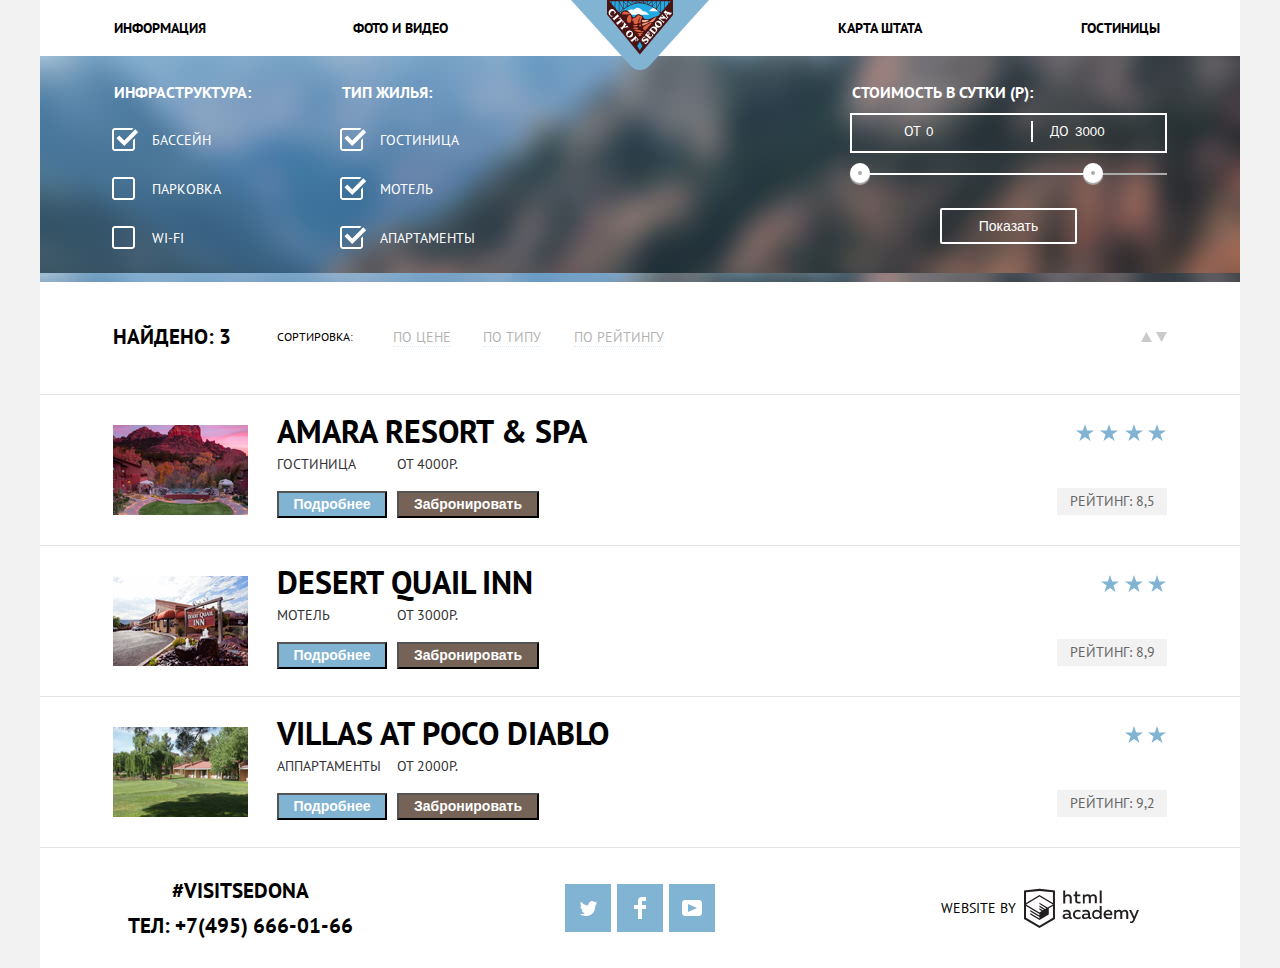
==== commit 855a75ab: "Изменения" ====
--- a/hotels.html
+++ b/hotels.html
@@ -69,11 +69,11 @@
         <fieldset class="range">
           <legend class="text-white-subtitle">Стоимость в сутки (Р):</legend>
             <div class="controls">
-              <label class="text-white min-price">
-                <input type="number" name="min-price" min="0" max="3000" placeholder="от 0">
+              <label class="text-white min-price">От
+                <input class="range-number" type="number" name="min-price" min="0" max="3000" placeholder="0">
               </label>
-              <label class="text-white max-price">
-                <input type="number" name="max-price" min="0" max="3000" placeholder="до 3000">
+              <label class="text-white max-price">до
+                <input type="number" class="range-number" name="max-price" min="0" max="3000" placeholder="3000">
               </label>
             </div>
             <div class="range-controls">
--- a/css/style.css
+++ b/css/style.css
@@ -23,6 +23,7 @@
   --form-background: #766357;
   --blue-text: #629EC2;
   --range-scale: #ABABAB;
+  --input-color: #EBEBEB;
 }
 
 body {
@@ -56,6 +57,8 @@
 .form {
   display: flex;
   flex-direction: column;
+  left: 50%;
+  transform: translateX(-50%);
   position: absolute;
   z-index: 1;
   background-color: var(--basic-white);
@@ -64,8 +67,6 @@
 .form-container {
   width: 568px;
   min-height: 395px;
-  outline: 5px solid rgba(233, 6, 25, 0.3);
-  outline-offset: -5px; 
 }
 
 .forma {
@@ -74,6 +75,7 @@
   padding: 0;
   margin: 0;
   padding-left: 55px;
+  padding-right: 55px;
 }
 
 .clientel {
@@ -100,7 +102,7 @@
   line-height: 26px;
   text-transform: uppercase;
   padding-left: 12px;
-  border: 1px solid 
+  border: 1px solid;
   /* background: url(../img/calendar.svg);
   background-repeat: no-repeat;
   background-position: absolute; */
@@ -124,6 +126,8 @@
   height: 86px;
   background-color: var(--form-background);
   border: none;
+  margin: 0;
+  padding: 0;
   font-weight: 700;
   font-size: 21px;
   line-height: 26px;
@@ -143,12 +147,34 @@
 }
 
 .check-in {
+  position: relative;
   padding: 0;
   margin: 0;
   margin-top: 55px;
 }
 
+.check-in,
 .check-out {
+  display: flex;
+  justify-content: center;
+  align-items: center;
+}
+
+.calendar {
+  position: absolute;
+  right: 9px;
+  top: 8px;
+}
+
+
+.calendar-1 {
+  position: absolute;
+  right: 9px;
+  top: 8px;
+}
+
+.check-out {
+  position: relative;
   padding: 0;
   margin: 0;
   margin-top: 29px;
@@ -156,13 +182,18 @@
 
 .hotel-search {
   display: flex;
+  flex-direction: column;
+  justify-content: center;
+  align-items: center;
   margin: 0 auto;
   padding: 0;
   margin-top: 50px;
 }
 
-.hotel-search:hover {
+.hotel-search:hover,
+.hotel-search:focus {
   background-color: var(--hover-brown);
+  outline: none;
 }
 
 .hotel-search:active {
@@ -170,8 +201,10 @@
   background-color: var(--active-brown);
 }
 
-.find:hover {
+.find:hover,
+.find:focus {
   background-color: var(--medium-blue);
+  outline: none;
 }
 
 .find:active {
@@ -179,18 +212,28 @@
   background-color: var(--dark-blue);
 }
 
+.field-fill::placeholder {
+  color: var(--basic-black);
+}
+
 .field-fill {
-  border: 1px solid lime;
+  box-shadow: 0 0 0 1px lime;
+  border: none;
+  background-color: var(--input-color);
 }
 
 .field-fill:hover {
   border: none;
-  background-color: var(--dark-white);
-}
-
-.field-fill:active {
-  border: 1px solid var(--dark-white);
+  box-shadow: none;
+  background-color: var(-);
+}
+
+.field-fill:active,
+.field-fill:focus {
+  box-shadow: 0 0 0 2px var(--border-gray);
   background: 0;
+  outline: none;
+  border: none;
 }
 
 /* Main navigation style link */
@@ -927,41 +970,50 @@
   border: none;
 }
 
+.min-price {
+  position: absolute;
+  top: 6px;
+  left: 52px;
+  padding-right: 39px;
+  border-right: 2px solid var(--basic-white);
+}
+
+.max-price {
+  position: absolute;
+  top: 6px;
+  left: 198px;
+}
+/* ??? */
+.rating-number[type=number] {
+  -webkit-appearance: none;
+  margin: 0;
+}
+
 .controls {
+  display: flex;
   position: relative;
   height: 36px;
   margin-top: 10px;
   border: 2px solid var(--basic-white);
 }
-/* не сумел выставить текст по центру */
+
+
 .controls input {
   border: none;
-  text-align: center;
   background-color: transparent;
   text-transform: uppercase;
-  width: 140px;
 }
 
 .controls input::placeholder {
   color: var(--basic-white);
-  /* Не сумел скрыть стрелочки в input */
   -webkit-appearance: none;
-}
-
-.controls:after {
-  content: url("../img/vertical-line.svg");
-  position: absolute;
-  width: 2px;
-  height: 22px;
-  top: 5px;
-  /* Не сумел выставить вертикальный разделительный элемент по середине */
-  padding-left: -350px;
+  appearance: none;
 }
 
 .range-controls .scale {
   margin-top: 20px;
   height: 2px;
-  width: 306px;
+  width: 317px;
   background: var(--range-scale);
 }
 
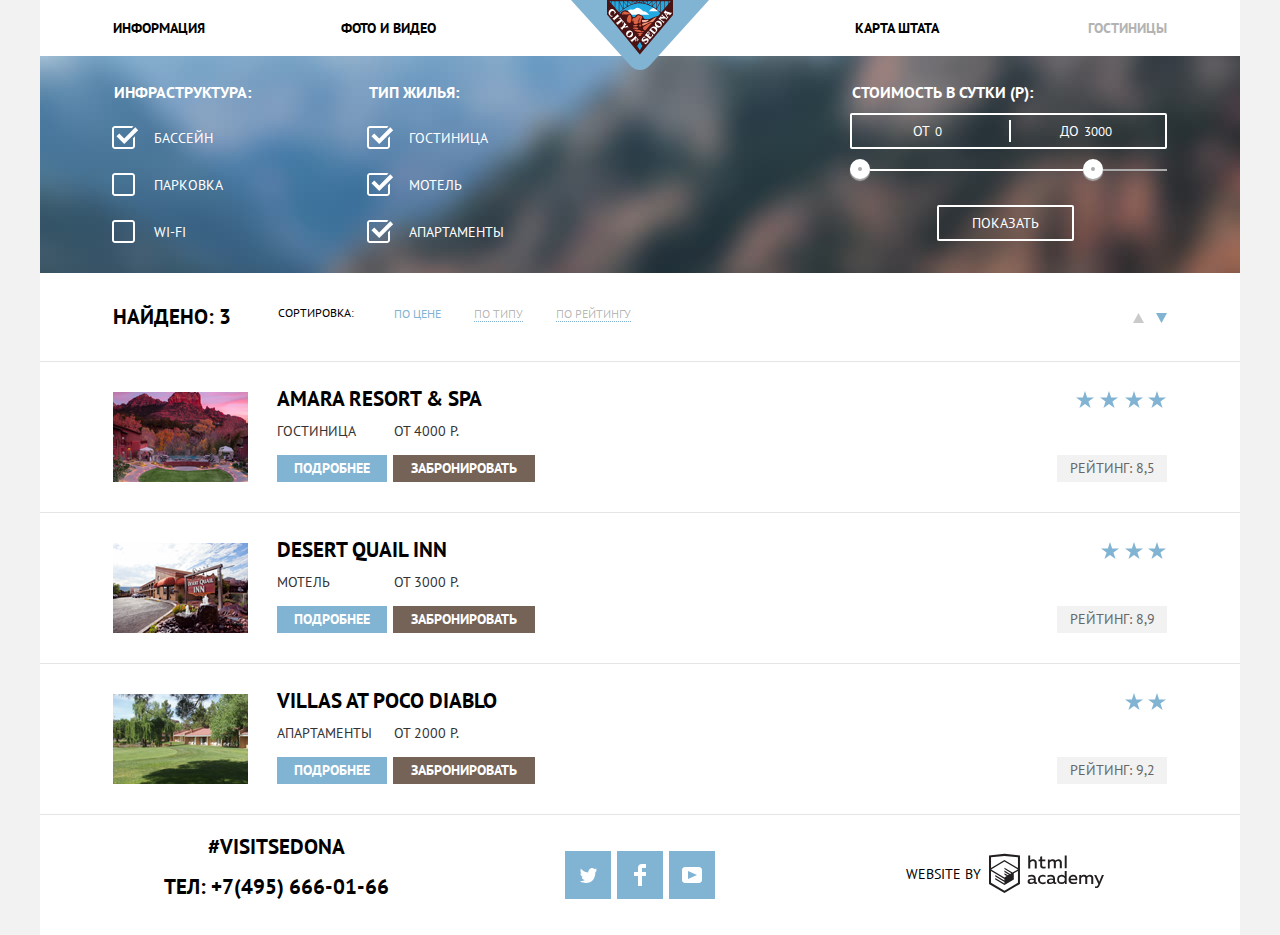
==== commit c61c415e: "Завершаем сетки" ====
--- a/hotels.html
+++ b/hotels.html
@@ -11,14 +11,14 @@
     <div class="wrapper">
       <header class="main-header">
         <nav class="main-navigation">
-          <a class="main-header-logo">
+          <a href="index.html" class="main-header-logo">
             <img src="img/logo-sedona.svg" width="138" height="70" alt="Логотип отеля">
           </a>
           <ul class="site-navigation">
             <li><a class="menu" href="info.html">Информация</a></li>
             <li><a class="menu" href="content.html">Фото и видео</a></li>
             <li><a class="menu" href="stateMap.html">Карта штата</a></li>
-            <li><a class="menu" href="hotels.html">Гостиницы</a></li>
+            <li><a class="menu menu-on-page" href="hotels.html">Гостиницы</a></li>
           </ul>
         </nav>    
       </header> 
@@ -97,7 +97,7 @@
         </p>
         <ul class="sort-items">
           <li>
-            <a class="option sort-price" href=index.html">по цене</a>
+            <a class="option sort-price sort-price-active" href=index.html">по цене</a>
           </li>
           <li>
             <a class="option sort-type" href="type.html">по типу</a>
@@ -106,11 +106,13 @@
             <a class="option sort-rating" href="rating.html">по рейтингу</a>
           </li>
         </ul>
-        <ul class="narrows"> 
+        <ul class="arrows"> 
           <!-- Интерактивные стрелочки вниз вверх -->
           <li>
-            <a class="narrow" href="https://up.com"><svg xmlns="http://www.w3.org/2000/svg" width="11" height="10" viewBox="0 0 11 10"><path fill="#231F20" d="M5.5 0L0 10h11z"/></svg></a>
-            <a class="narrow" href="https://down.com"><svg xmlns="http://www.w3.org/2000/svg" width="11" height="10" viewBox="0 0 11 10"><path fill="#231F20" d="M5.5 10L0 0h11"/></svg></a>
+            <a class="arrow" href="https://up.com"><svg xmlns="http://www.w3.org/2000/svg" width="11" height="10" viewBox="0 0 11 10"><path fill="#231F20" d="M5.5 0L0 10h11z"/></svg></a>
+          </li>
+          <li>  
+            <a class="arrow arrow-active" href="https://down.com"><svg xmlns="http://www.w3.org/2000/svg" width="11" height="10" viewBox="0 0 11 10"><path fill="#231F20" d="M5.5 10L0 0h11"/></svg></a>
           </li>
         </ul> 
       </section>
@@ -121,10 +123,10 @@
           <li class="hotels-main">
             <img class="housing" src="img/amara.jpg" width="135" height="90" alt="фото отеля">
           <div class="hotel-description">  
-            <a class="hotel-name" href="#"><h2 class="hotel-text">Amara resort & spa</h2></a>
+            <a class="hotel-name" href="#"><p class="hotel-text">Amara resort & spa</p></a>
             <div class="place">
             <p class="hotel accommodation">Гостиница</p>
-            <p class="hotel price">от 4000р.</p>
+            <p class="hotel price">от 4000 р.</p>
             </div>
             <button class="mark more-info" type="button">Подробнее</button>
             <button class="mark book" type="button">Забронировать</button>
@@ -138,10 +140,10 @@
           <li class="hotels-main">
             <img class="housing" src="img/desert.jpg" width="135" height="90" alt="фото мотеля">
           <div class="hotel-description">  
-            <a class="hotel-name" href="#"><h2 class="hotel-text">Desert Quail inn</h2></a>
+            <a class="hotel-name" href="#"><p class="hotel-text">Desert Quail inn</p></a>
             <div class="place">
             <p class="hotel accommodation">Мотель</p>
-            <p class="hotel price">от 3000р.</p>
+            <p class="hotel price">от 3000 р.</p>
             </div>
             <button class="mark more-info" type="button">Подробнее</button>
             <button class="mark book" type="button">Забронировать</button>
@@ -153,12 +155,12 @@
           </li>
           <!--Hotel-3-->
           <li class="hotels-main">
-            <img class="housing" src="img/villas.jpg" width="135" height="90" alt="фото аппартаментов">
+            <img class="housing" src="img/villas.jpg" width="135" height="90" alt="фото апартаментов">
           <div class="hotel-description">  
-            <a class="hotel-name" href="#"><h2 class="hotel-text">Villas at poco diablo</h2></a>
+            <a class="hotel-name" href="#"><p class="hotel-text">Villas at poco diablo</p></a>
             <div class="place">
-            <p class="hotel accommodation">Аппартаменты</p>
-            <p class="hotel price">от 2000р.</p>
+            <p class="hotel accommodation">Апартаменты</p>
+            <p class="hotel price">от 2000 р.</p>
             </div>
             <button class="mark more-info" type="button">Подробнее</button>
             <button class="mark book" type="button">Забронировать</button>
--- a/css/style.css
+++ b/css/style.css
@@ -1,6 +1,7 @@
 /* Variables */
 :root {
   --basic-black: #000000;
+  --basic-black-03: rgba(0, 0, 0, 0.3);
   --basic-white: #ffffff;
   --blue: #81B3D2;
   --medium-blue: #669EC0;
@@ -78,8 +79,9 @@
   padding-right: 55px;
 }
 
-.clientel {
-  display: flex;
+.clients {
+  display: flex;
+  justify-content: space-between;
   flex-wrap: nowrap;
   margin: 0;
   padding: 0;
@@ -103,9 +105,6 @@
   text-transform: uppercase;
   padding-left: 12px;
   border: 1px solid;
-  /* background: url(../img/calendar.svg);
-  background-repeat: no-repeat;
-  background-position: absolute; */
 }
 
 .adults-field {
@@ -119,6 +118,62 @@
   line-height: 26px;
   text-transform: uppercase;
   text-align: center;
+  position: relative; 
+}
+
+.adults-field::-webkit-inner-spin-button,
+.adults-field::-webkit-outer-spin-button {
+  -webkit-appearance: none;
+  appearance: none;
+  margin: 0;
+}{
+
+}
+
+.adults {
+  position: relative;
+}
+
+.kids {
+  position: relative;
+}
+
+.adults .adults-field {
+  margin-left: 20px;
+}
+
+.kids .adults-field {
+  margin-left: 15px;
+}
+
+.button-minus,
+.button-plus {
+  background-color: transparent;
+  border: none;
+  display: flex;
+  flex-direction: column;
+  align-items: center;
+  justify-content: center;
+  margin: 0;
+  width: 12px;
+  height: 12px;
+  position: absolute;
+  top: 50%;
+  transform: translateY(-50%);
+  z-index: 1;
+  outline: none;
+}
+
+
+
+.adults .button-minus,
+.kids .button-minus {
+  right: 90px;
+}
+
+.adults .button-plus,
+.kids .button-plus {
+  right: 15px;
 }
 
 .search {
@@ -156,21 +211,30 @@
 .check-in,
 .check-out {
   display: flex;
-  justify-content: center;
+  justify-content: space-between;
   align-items: center;
 }
 
 .calendar {
   position: absolute;
   right: 9px;
-  top: 8px;
-}
-
-
-.calendar-1 {
-  position: absolute;
-  right: 9px;
-  top: 8px;
+  top: 50%;
+  transform: translateY(-50%);
+  background-color: transparent;
+  border: none;
+  outline: none;
+}
+
+.calendar:hover g,
+.calendar:focus g,
+.clients-button:focus g,
+.clients-button:hover g {
+  fill: var(--basic-black);
+}
+
+.calendar:active g,
+.clients-button:active g {
+  fill: var(--blue);
 }
 
 .check-out {
@@ -238,7 +302,7 @@
 
 /* Main navigation style link */
 
-.menu:link {
+.menu {
   color: var(--basic-black);
 }
 
@@ -246,7 +310,7 @@
   color: var(--blue);
 }
 
-.menu:visited {
+.menu-on-page {
   color: var(--dark-silver);
 }
 
@@ -448,8 +512,9 @@
 .sort {
   display: flex;
   flex-direction: row;
-  padding-left: 46px;
-  margin: 0;
+  margin: 0;
+  margin-top: -8px;
+  margin-left: 47px;
   font-size: 12px;
   line-height: 18px;
   color: var(--basic-black);
@@ -460,6 +525,10 @@
   flex-direction: row;
   padding: 0;
   margin: 0;
+  margin-top: -6px;
+  font-family: PT Sans;
+  font-size: 12px;
+  line-height: 18px;
 }
 
 .option {
@@ -471,7 +540,9 @@
 }
 
 .sort-type {
-  margin-left: 32px;
+  margin: 0;
+  padding: 0;
+  margin-left: 33px;
 }
 
 .sort-rating {
@@ -491,6 +562,8 @@
   font-size: 21px;
   line-height: 26px;
   color: var(--basic-black);
+  margin-left: 73px;
+  margin-top: 14px;
 }
 
 /* Social button */
@@ -536,6 +609,8 @@
   font-size: 14px;
   line-height: 26px;
   color: var(--basic-black);
+  margin-left: -71px;
+  margin-top: -3px;
 }
 
 .academy:link path {
@@ -550,9 +625,8 @@
   fill: var(--metalic);
 }
 
-.option:link {
-  color: var(--basic-black);
-  opacity: 0.3;
+.option {
+  color: var(--basic-black-03);
   border-bottom: 1px dotted;
   border-color: var(--blue);
 }
@@ -572,6 +646,10 @@
   color: var(--blue);
   border: none;
 }
+.sort-price-active {
+  color: var(--blue);
+  border: none;
+}
 
 .hotel-name:link {
   color: var(--basic-black);
@@ -588,57 +666,76 @@
 
 /* up & down Narrows */
 
-.narrow:link path {
-  fill: var(--narrow-silver);
-}
-
-.narrow:hover path {
-  fill: var(--basic-black);
-}
-
-.narrow:active path {
-  fill: var(--blue);
-}
-
-.narrow:visited path {
-  fill: var(--blue);
-}
-
-.narrows {
+
+.arrows {
   list-style: none;
-  padding: 0;
-  display: flex;
+  display: flex;
+  justify-content: space-between;
   flex-direction: row;
   margin-left: auto;
+  padding: 0;
+}
+
+.arrows li:last-of-type {
+  margin-left: 12px
+}
+
+.arrows li {
+  margin-top: 2px;
+}
+
+.arrow path {
+  fill: var(--narrow-silver);
+}
+
+.arrow:hover path {
+  fill: var(--basic-black);
+}
+
+.arrow:active path {
+  fill: var(--blue);
+}
+
+.arrow-active path {
+  fill: var(--blue);
+}
+
+.arrow:visited path {
+  fill: var(--blue);
 }
 
 /* Buttons */
 .more-info {
   width: 110px;
-  min-height: 27px;
   color: var(--basic-white);
   background-color: var(--blue);
 }
 
-.show-button {
-  font-size: 14px;
-  line-height: 21px;
+.show-button {    
+  font-family: "PT Sans", Arial, sans-serif;
+  text-transform: uppercase;
+  font-size: 14px;
+  line-height: 20px;
   width: 137px;
   min-height: 36px;
   margin: 0;
   padding: 0;
-  margin-top: 33px;
+  margin-top: 34px;
   color: var(--basic-white);
-  border: 2px solid;
-  border-color: var(--basic-white);
+  box-shadow: inset 0 0 0 2px var(--basic-white);
+  border: none;
   border-radius: 2px;
   background: none;
+  margin-left: -7px;
+  display: flex;
+  flex-direction: column;
+  align-items: center;
+  justify-content: center;
 }
 
 .price-button {
   display: flex;
   justify-content: center;
-  /* margin: 0 auto; */
 }
 
 .show-button:hover {
@@ -655,15 +752,15 @@
 
 .check-text {
   position: relative;
-  padding-left: 40px;
+  padding-left: 42px;
 }
 
 .infrastructure li {
-  margin-top: 25px;
+  margin-top: 23px;
 }
 
 .living-type li {
-  margin-top: 25px; 
+  margin-top: 23px; 
 }
 
 .check-text::after {
@@ -699,15 +796,19 @@
   min-width: 142px;
   color: var(--basic-white);
   background-color: var(--brown);
-  margin-left: 6px;
+  margin-left: 2px;
 }
 
 .mark {
-  margin-top: 15px;
+  margin-top: 12px;
   font-weight: 700;
   font-size: 14px;
+  font-family: PT Sans;
   line-height: 21px;
   color: var(--basic-white);
+  border: none;
+  min-height: 27px;
+  text-transform: uppercase;
 }  
 
 .more-info:hover {
@@ -766,34 +867,38 @@
 
 /* Main navigation */
 
-.site-navigation li {
-  width: 20%;
-  text-align: center;
-  box-sizing: border-box; 
-}
-
-/* Main navigation */
-
 .site-navigation {
+  display: grid;
+  grid-template-columns: minmax(min-content, 228px) minmax(min-content, 1fr) minmax(min-content, 1fr) minmax(min-content, 228px);
   list-style: none;
   font-weight: 700;
   font-size: 14px;
   line-height: 26px;
   color: var(--basic-black);
-  width: 100%;
+  width: auto;
   margin: 0;
   padding: 0;
   list-style: none;
   padding-top: 15px;
   padding-bottom: 15px;
-  display: flex;
-  flex-wrap: wrap;
-}
-
-.site-navigation li:nth-child(4n+2) {
-  margin-right: 20%;
-}
-
+  margin: 0 73px;
+  box-sizing: border-box;
+}
+
+/* Main navigation */
+
+.site-navigation li {
+  text-align: center;
+  box-sizing: border-box; 
+}
+
+.site-navigation li:nth-child(1n), .site-navigation li:nth-child(2n) {
+  text-align: left;
+}
+
+.site-navigation li:nth-child(3n), .site-navigation li:nth-child(4n) {
+  text-align: right;
+}
 .main-poster {
   position: relative;
 }
@@ -807,7 +912,7 @@
 
 .wonderful-sedona p {
   margin: 0 auto;
-  margin-top: 42px;
+  margin-top: 35px;
   max-width: 519px; 
 }
 
@@ -890,7 +995,8 @@
 }
 
 .visit {
-  margin-bottom: 9px;
+  margin-top: -16px;
+  margin-left: 73px;
 }
 
 .search-bar {
@@ -900,8 +1006,8 @@
   align-items: center;
   padding-left: 73px;
   padding-right: 73px;
-  padding-top: 29px;
-  padding-bottom: 31px;
+  padding-top: 17px;
+  padding-bottom: 17px;
   margin: 0;
 }
 
@@ -932,10 +1038,11 @@
   display: flex;
   flex-direction: row;
   padding-top: 26px;
-  padding-bottom: 32px;
+  padding-bottom: 29px;
   padding-left: 72px;
   padding-right: 73px;
   background: url(../img/background.jpg);
+  background-repeat: no-repeat;
 }
 
 .amenities {
@@ -948,6 +1055,7 @@
   border: none;
   margin: 0;
   padding: 0;
+  margin-left: 25px;
 }
 
 .infrastructure {
@@ -971,37 +1079,54 @@
 }
 
 .min-price {
-  position: absolute;
-  top: 6px;
-  left: 52px;
-  padding-right: 39px;
-  border-right: 2px solid var(--basic-white);
-}
-
-.max-price {
-  position: absolute;
-  top: 6px;
-  left: 198px;
-}
-/* ??? */
-.rating-number[type=number] {
-  -webkit-appearance: none;
-  margin: 0;
+  display: flex;
+  justify-content: center;
+  align-items: center;
+  width: 50%;
+  margin-left: 20px;
+}
+
+.max-price { 
+  display: flex;
+  justify-content: center;
+  align-items: center;
+  width: 50%;
 }
 
 .controls {
   display: flex;
-  position: relative;
   height: 36px;
   margin-top: 10px;
-  border: 2px solid var(--basic-white);
+  box-shadow: inset 0 0 0 2px var(--basic-white);
+  border-radius: 2px;
+  position: relative;
+}
+
+.controls::after {
+  position: absolute;
+  content: "";
+  height: 22px;
+  width: 2px;
+  background-color: var(--basic-white);
+  left: 50%;
+  top: 50%;
+  transform: translateY(-50%);
 }
 
 
 .controls input {
   border: none;
   background-color: transparent;
-  text-transform: uppercase;
+  padding: 0;
+  margin-left: 5px;
+  font-family: "PT Sans", Arial, sans-serif;
+}
+
+.controls input::-webkit-inner-spin-button,
+.controls input::-webkit-outer-spin-button {
+  -webkit-appearance: none;
+  appearance: none;
+  margin: 0;
 }
 
 .controls input::placeholder {
@@ -1098,6 +1223,10 @@
   color: var(--light-black);
 }
 
+.place .price {
+  margin-left: -3px;
+}
+
 .housing {
   padding-top: 30px;
   padding-bottom: 30px;
